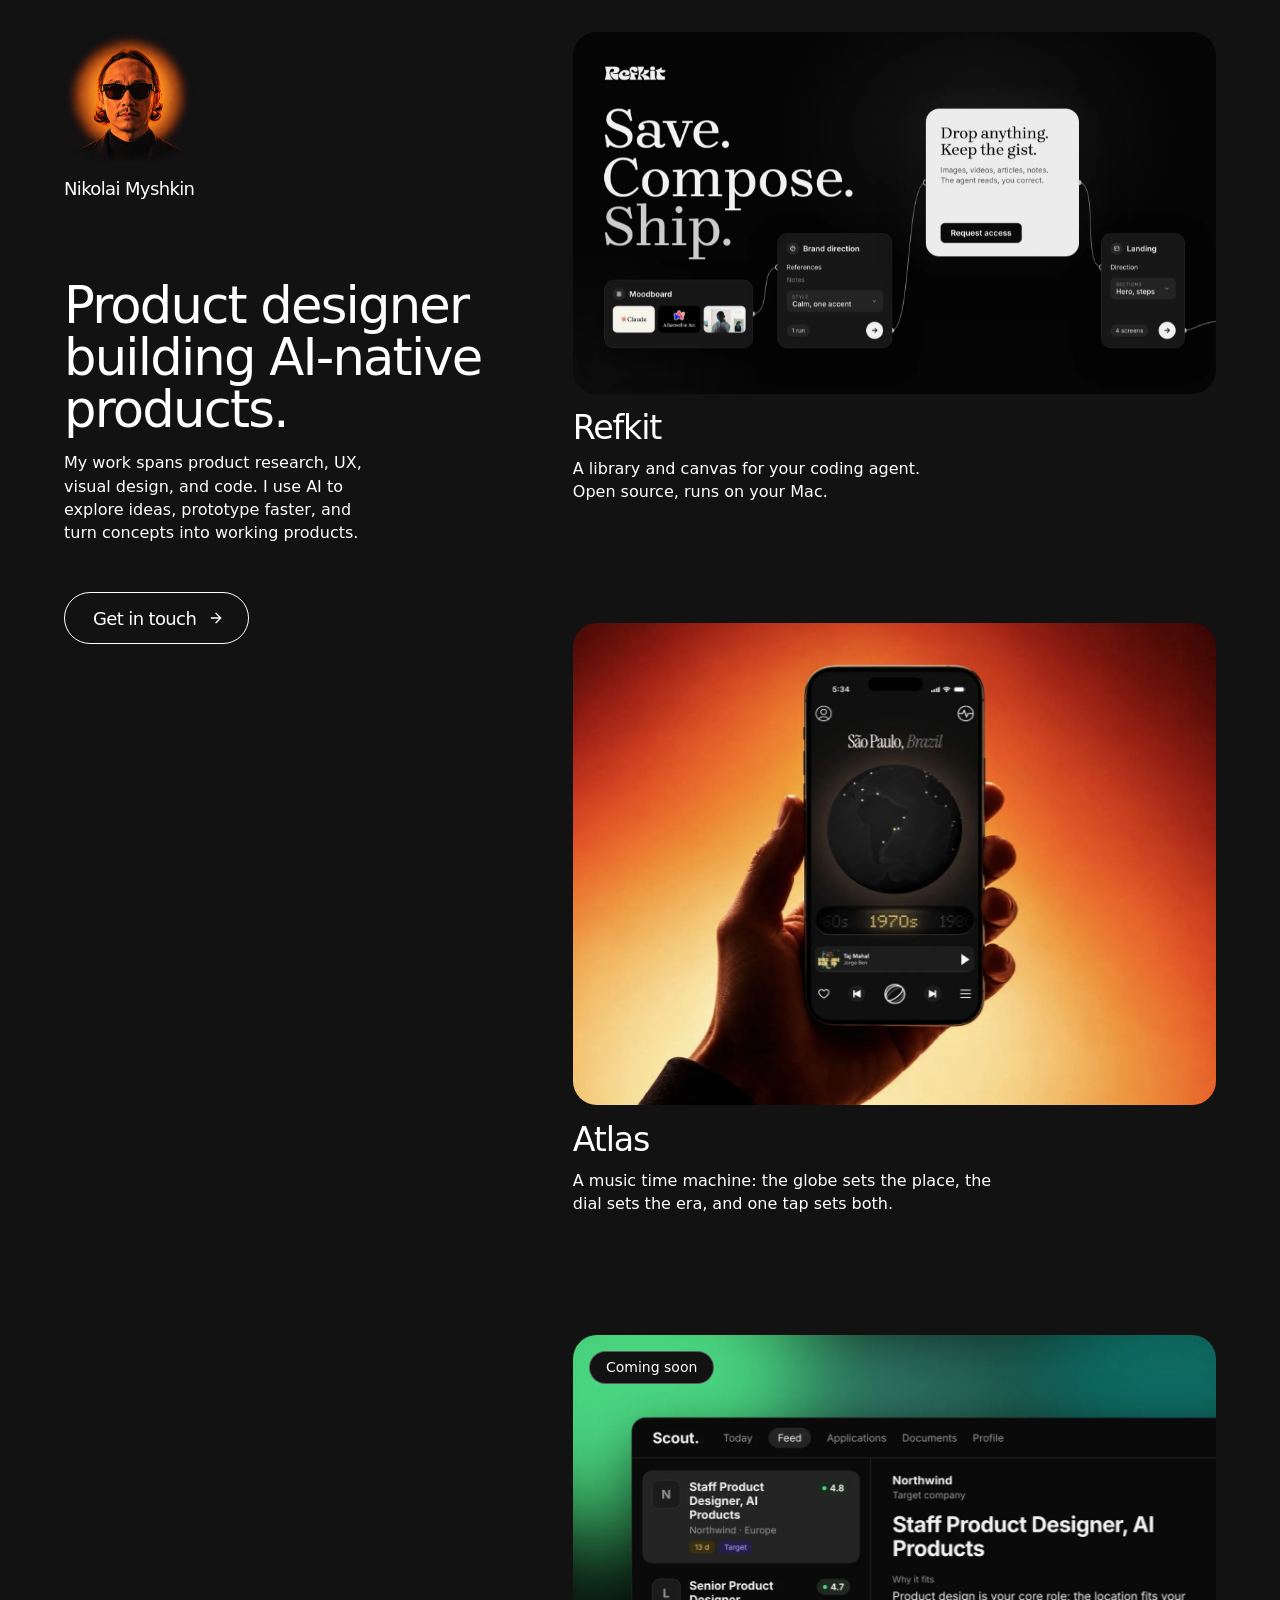
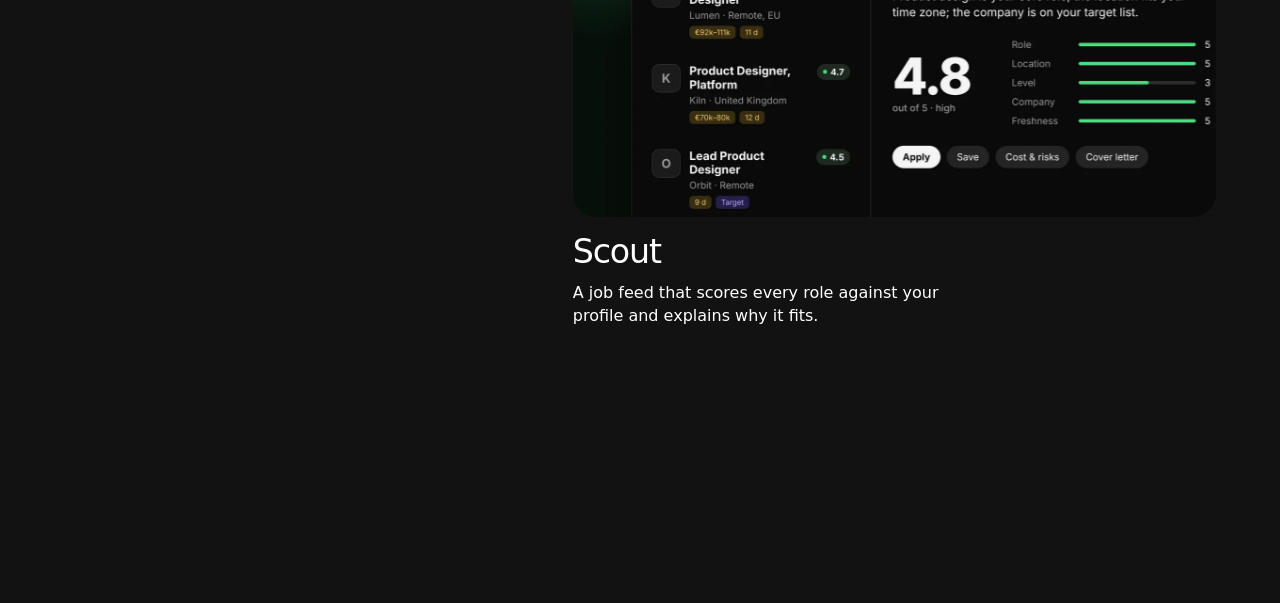
==== index.html @ 46d45d0d "Feed end: just enough room for the last card to settle at the top Co-Authored-By: Claude Opus 5.5 <n" ====
<!doctype html>
<html class="portfolio-page" lang="en" data-theme="dark">
  <head>
    <meta charset="UTF-8" />
    <meta name="viewport" content="width=device-width, initial-scale=1.0" />
    <meta name="description" content="Nikolai Myshkin is a product designer building AI-native products through product research, UX, visual design, and code." />
    <meta property="og:type" content="website" />
    <meta property="og:url" content="https://niko-myshkin.github.io/" />
    <meta property="og:title" content="Nikolai Myshkin · Product designer" />
    <meta property="og:description" content="Product designer building AI-native products: research, UX, visual design and code." />
    <meta property="og:image" content="https://niko-myshkin.github.io/og-image.jpg" />
    <meta property="og:image:width" content="1200" />
    <meta property="og:image:height" content="630" />
    <meta property="og:image:alt" content="Nikolai Myshkin with covers of Refkit and Atlas" />
    <meta name="twitter:card" content="summary_large_image" />
    <link rel="icon" href="favicon-32.png" type="image/png" sizes="32x32" />
    <link rel="apple-touch-icon" href="apple-touch-icon.png" />
    <title>Nikolai Myshkin | Product designer building AI-native products</title>
    <link rel="stylesheet" href="design-system.css?v=20261104-13" />
    <link rel="stylesheet" href="styles.css?v=20261104-13" />
    <script src="script.js?v=20261104-13" defer></script>
  </head>
  <body>
    <main class="layout">
      <aside class="profile" aria-label="About Nikolai Myshkin">
        <div class="profile-top">
          <div class="profile-identity">
            <a class="monogram monogram--halo" href="#top" aria-label="Back to top">
              <img class="avatar" src="avatar-orange-soft.webp" alt="" width="512" height="512" decoding="async" />
            </a>
            <p class="profile-name">Nikolai Myshkin</p>
          </div>
        </div>
        <div class="profile-copy">
          <h1>Product designer<br />building AI-native products.</h1>
          <p class="intro">My work spans product research, UX, visual design, and code. I use AI to explore ideas, prototype faster, and turn concepts into working products.</p>
          <button class="ds-button ds-button--pill ds-button--flow contact" type="button" data-contact-open>
            <svg class="ds-flow-arrow ds-flow-arrow--in" aria-hidden="true" viewBox="0 0 24 24" fill="none" stroke="currentColor" stroke-width="2" stroke-linecap="round" stroke-linejoin="round"><path d="M5 12h14"></path><path d="m12 5 7 7-7 7"></path></svg>
            <span class="ds-flow-label">Get in touch</span>
            <span class="ds-flow-fill" aria-hidden="true"></span>
            <svg class="ds-flow-arrow ds-flow-arrow--out" aria-hidden="true" viewBox="0 0 24 24" fill="none" stroke="currentColor" stroke-width="2" stroke-linecap="round" stroke-linejoin="round"><path d="M5 12h14"></path><path d="m12 5 7 7-7 7"></path></svg>
          </button>
        </div>
      </aside>

      <section class="work" aria-label="Projects">
        <div class="project-list">
          <article class="project project--lavender" data-case-url="https://niko-myshkin.github.io/refkit/" data-case-target="_blank">
            <div class="project-art project-art--image project-art--wide" aria-hidden="true">
              <img class="project-cover" src="case-refkit-cover.webp?v=20261104-13" alt="" width="1920" height="1080" decoding="async" />
            </div>
            <div class="project-meta"><h2>Refkit</h2><p>A library and canvas for your coding agent. Open&nbsp;source, runs on your Mac.</p></div>
          </article>

          <article class="project project--lavender" data-case-url="case-atlas.html">
            <div class="project-art project-art--image" aria-hidden="true">
              <img class="project-cover" src="case-1-cover-hand-sao-paulo.webp" alt="" width="1448" height="1086" decoding="async" />
            </div>
            <div class="project-meta"><h2>Atlas</h2><p>A music time machine: the globe sets the place, the dial sets the era, and one tap sets both.</p></div>
          </article>

          <article class="project project--lavender project--static" id="scout">
            <div class="project-art project-art--image" aria-hidden="true">
              <img class="project-cover" src="case-scout-cover.webp" alt="" width="1448" height="1086" decoding="async" />
              <span class="project-status">Coming soon</span>
            </div>
            <div class="project-meta"><h2>Scout</h2><p>A job feed that scores every role against your profile and explains why it fits.</p></div>
          </article>
        </div>
      </section>
    </main>

    <dialog class="ds-contact-dialog ds-theme-dark" data-contact-dialog aria-labelledby="contact-title" tabindex="-1">
      <div class="ds-contact-header">
        <h2 class="ds-contact-title" id="contact-title">Contact</h2>
        <button class="ds-contact-close" type="button" data-contact-close aria-label="Close contacts">×</button>
      </div>
      <div class="ds-contact-list">
        <button class="ds-contact-item" type="button" data-copy-email aria-label="Copy email address holadosli@gmail.com">
          <svg class="ds-contact-icon" aria-hidden="true" viewBox="0 0 24 24" fill="none" stroke="currentColor" stroke-width="1.8" stroke-linecap="round" stroke-linejoin="round"><g class="ds-contact-envelope"><rect x="3" y="5" width="18" height="14" rx="2"></rect><path d="m3 7 9 6 9-6"></path></g><path class="ds-contact-check" d="m4 12 5 5L20 6"></path></svg>
          <span class="ds-contact-copy"><span class="ds-contact-kind">Email</span><span class="ds-contact-value">holadosli@gmail.com</span></span>
        </button>
        <span class="sr-only" data-copy-status aria-live="polite"></span>
        <a class="ds-contact-item" href="https://t.me/nicol_ds" target="_blank" rel="noopener">
          <svg class="ds-contact-icon" aria-hidden="true" viewBox="0 0 24 24" fill="none" stroke="currentColor" stroke-width="1.8" stroke-linecap="round" stroke-linejoin="round"><path d="M21 3 3 10l6.5 3.2L12 20l9-17Z"></path><path d="M9.5 13.2 21 3"></path></svg>
          <span class="ds-contact-copy"><span class="ds-contact-kind">Telegram</span><span class="ds-contact-value">@nicol_ds</span></span>
        </a>
        <a class="ds-contact-item" href="https://www.linkedin.com/in/nikolai-myshkin/" target="_blank" rel="noopener">
          <svg class="ds-contact-icon" aria-hidden="true" viewBox="0 0 24 24" fill="none" stroke="currentColor" stroke-width="1.8" stroke-linecap="round" stroke-linejoin="round"><rect x="2.5" y="2.5" width="19" height="19" rx="3"></rect><path d="M7 10v7M7 7v.1M11 17v-7M11 13a3 3 0 0 1 6 0v4"></path></svg>
          <span class="ds-contact-copy"><span class="ds-contact-kind">LinkedIn</span><span class="ds-contact-value">Nikolai Myshkin</span></span>
        </a>
        <a class="ds-contact-item" href="nikolai-myshkin-cv.pdf" target="_blank" rel="noopener">
          <svg class="ds-contact-icon" aria-hidden="true" viewBox="0 0 24 24" fill="none" stroke="currentColor" stroke-width="1.8" stroke-linecap="round" stroke-linejoin="round"><path d="M6 2h8l4 4v14a2 2 0 0 1-2 2H6a2 2 0 0 1-2-2V4a2 2 0 0 1 2-2Z"></path><path d="M14 2v5h4M8 12h7M8 16h7"></path></svg>
          <span class="ds-contact-copy"><span class="ds-contact-kind">CV</span><span class="ds-contact-value">Open PDF</span></span>
        </a>
      </div>
    </dialog>

  </body>
</html>
---- design-system.css ----
@font-face {
  font-family: "ABC Areal";
  src: url("fonts/ABCArealVariable.woff2") format("woff2");
  font-style: normal;
  font-weight: 400 700;
  font-display: swap;
}

:root {
  color-scheme: light;

  /* Color */
  --color-text-primary: #000;
  --color-text-secondary: #6c6c70;
  --color-surface-page: #f5f3ef;
  --color-focus: #4058cf;
  --color-hairline: color-mix(in srgb, var(--color-text-secondary) 30%, transparent);
  --color-project-base: #111;
  --color-brand-atlas: #EAB949;
  --color-brand-halo: #bc4e14; /* orange of the profile photo halo; social banners */
  --gradient-project-paper: linear-gradient(158deg, #ece4d4 0%, #bdc8a8 34%, #8ca8a6 66%, #ce9a7f 100%);
  /* Raised surface — a pill or card one step off the page, in either theme. */
  --color-surface-raised: color-mix(in srgb, var(--color-text-primary) 9%, var(--color-surface-page));
  /* Product media stays black; the explorer plate sits just below the page tone. */
  --color-surface-stage: #000;
  --color-surface-explorer: #101011;
  --color-surface-explorer-control: color-mix(in srgb, var(--color-text-primary) 4%, var(--color-surface-page));
  --color-contact-muted: color-mix(in srgb, var(--color-text-primary) 50%, var(--color-surface-page));
  --color-modal-backdrop: color-mix(in srgb, var(--color-surface-stage) 72%, transparent);
  /* Rendered phone (.ds-phone): titanium frame, glass edge, black bezel. */
  --color-device-bezel: #030303;
  --color-device-shell: #1b1b1d;
  --gradient-project-ink: linear-gradient(136deg, #13151c 0%, #263660 28%, #5c4d80 56%, #ad7788 78%, #d1ad99 100%);

  /* Typography */
  --font-family-sans: "ABC Areal", ui-sans-serif, system-ui, -apple-system, BlinkMacSystemFont, "Segoe UI", sans-serif;
  --font-weight-regular: 400;
  --font-weight-heading: 510;
  /* Ступени. Единственное место, где у текста живут числа. */
  --text-sm: 14px;
  --text-md: 16px;
  --text-lg: 18px;
  --text-2xl: clamp(28px, 2.6vw, 34px);
  --text-2-5xl: clamp(28px, 3vw, 45px);
  --text-3xl: clamp(36px, 3.8vw, 58px);
  --text-4xl: clamp(43px, 4vw, 58px);
  --text-5xl: clamp(48px, 4.7vw, 72px);

  /* Роли. Только ссылки на ступени — новый размер тут не появляется. */
  --font-size-label: var(--text-sm);
  --font-size-body: var(--text-md);
  --font-size-button: var(--text-lg);
  --line-height-button: 1.1;
  --font-size-profile-name: var(--text-lg);
  --font-size-card-title: var(--text-2xl);
  --font-size-faq-question: var(--text-lg);
  --font-size-case-h3: var(--text-2-5xl);
  --font-size-case-h2: var(--text-3xl);
  --font-size-display: var(--text-4xl);
  --font-size-case-h1: var(--text-5xl);
  --font-size-cv-name: var(--text-2xl);
  --font-size-cv-role: var(--text-lg);
  --line-height-tight: 1.02;
  --line-height-heading: 1.06;
  --line-height-body: 1.45;
  --letter-spacing-heading: -.035em;
  --letter-spacing-case: -.04em;

  /* Spacing */
  --space-1: 4px;
  --space-2: 8px;
  --space-3: 12px;
  --space-4: 16px;
  --space-6: 24px;
  --space-8: 32px;
  --space-12: 48px;
  --space-16: 64px;
  --space-20: 80px;
  --space-24: 96px;
  --space-30: 120px;

  /* Layout */
  --layout-max-width: 1280px;
  --layout-columns: minmax(0, 4fr) minmax(0, 6fr);
  --layout-column-gap: var(--space-20);
  --layout-page-gutter: clamp(30px, 5vw, 76px);
  --layout-mobile-gutter: 22px;
  --layout-rail-width: 200px;
  --layout-card-min: 200px;
  --content-heading-max-width: 430px;
  --content-intro-max-width: 300px;
  --layout-cv-max-width: 760px;
  --layout-cv-label-width: 132px;
  --layout-cv-print-margin: 11mm 15mm;
  --content-body-max-width: 420px;
  --contact-dialog-width: 328px;
  --contact-dialog-padding: 20px;
  --contact-close-size: 36px;
  --contact-icon-shrink: .75;
  --contact-check-path-length: 24;
  --contact-copy-confirm-duration: 1800ms;
  --case-heading-max-width: 520px;
  --avatar-width: clamp(156px, 14vw, 190px);
  --avatar-height: var(--avatar-width);
  --project-stack-gap: var(--space-30);
  --case-grid-gap: var(--space-6);
  --case-heading-gap: var(--space-6);
  --case-para-gap: var(--space-4);
  --case-action-gap: var(--space-12);
  --case-topbar-gap: var(--space-24);
  --case-media-gap: var(--space-12);
  --case-section-gap: var(--space-30);
  --case-mechanics-height: 900px;
  /* Отступ от края iframe механик до карточек — так их верстает сам прототип (--showcase-pad).
     Точное значение script.js меряет по iframe: у того свой брейкпоинт (700 по ширине iframe),
     с 780 страницы он не совпадает. Здесь — запасное, на случай без JS. */
  --case-mechanics-inset: 24px;
  --case-phone-width: min(360px, calc((100svh - 260px) * 0.4618));
  --case-screen-column: var(--case-phone-width);
  --case-screen-offset: var(--space-20);
  /* One object (case-atlas.html): одна липкая сцена на первый экран и три жеста. Шаг — сколько
     прокрутки занимает одна поза телефона; зона текста — полоса под телефоном на мобильной. */
  --case-one-step-length: 100svh;
  --case-one-copy-zone: 40svh;
  /* Лента текстов: прошедший абзац уезжает вверх на столько, следующий приходит снизу. */
  --case-one-feed-shift: var(--space-16);
  /* Размер 3D-телефона в сцене: множитель поверх поз из лаборатории. */
  --case-one-phone-scale: 0.75;
  --case-explorer-mobile-media-height: min(130vw, 60svh);
  --case-explorer-mobile-phone-scale: 1.12;
  --case-explorer-mobile-phone-inset: var(--space-4);
  --case-explorer-mobile-controls-height: calc(var(--space-30) + var(--space-20));
  /* Screenshot gallery: the inside of a rotating cylinder. */
  --layout-gallery-card-width: clamp(180px, 18vw, 240px);
  --layout-gallery-card-ratio: 375 / 812;
  --layout-gallery-height: clamp(440px, 48vw, 640px);
  --layout-gallery-gap: var(--space-6);
  --layout-gallery-perspective: 1400px;
  --layout-gallery-spread: 1.05;
  --layout-gallery-camera-push: .35;
  --layout-gallery-opacity-power: .75;
  --layout-gallery-fade-width: clamp(24px, 8vw, 120px);
  --scroll-gallery-speed: 8.4;
  --scroll-gallery-hover-factor: .12;
  --scroll-gallery-max-boost: 100;
  --duration-gallery-coast: var(--duration-camera);
  --duration-gallery-response: var(--duration-fast);

  /* Shape and border */
  --border-width: 1px;
  --border-link-underline-offset: .2em;
  --focus-width: 2px;
  --radius-control: 10px;
  --radius-media: 32px;
  --radius-screen: 24px;
  --device-bezel: 10px;
  --device-radius: 54px;
  --device-island-width: 120px;
  --device-island-height: 34px;
  --device-island-top: 12px;
  --device-status-top: 16px;
  --device-status-inset: 26px;
  --radius-pill: 999px;
  --flow-fill-size: 220px;
  --flow-label-shift: var(--space-3);
  --flow-arrow-inset: -25%;
  --control-size: 40px;
  --contact-icon-size: 20px;
  --control-pill-height: 56px;
  --control-cta-height: 52px;
  --control-label-optical-shift: 1px;
  /* Mobile explorer card: the neighbours peek in by this much on each side. */
  --control-carousel-inset: 40px;
  --icon-size: 16px;

  /* Motion */
  --duration-fast: 120ms;
  --duration-normal: 180ms;
  --duration-medium: 280ms;
  --duration-slow: 380ms;
  --duration-flow-shell: 600ms;
  --duration-flow-travel: 800ms;
  --scroll-settle-delay: 180ms;
  --duration-scroll-snap: 900ms;
  --scroll-snap-attraction: .26;
  --scroll-lerp: .085;
  --scroll-wheel-speed: 1;
  --ease-standard: ease;
  --ease-out: cubic-bezier(.2, .8, .2, 1);
  --ease-swipe: cubic-bezier(.25, .75, .25, 1);
  --ease-reveal: cubic-bezier(.22, 1, .36, 1);
  --ease-flow-shell: cubic-bezier(.23, 1, .32, 1);
  --ease-flow-arrow: cubic-bezier(.34, 1.56, .64, 1);
  --ease-flow-fill: cubic-bezier(.19, 1, .22, 1);
  --duration-reveal: 1100ms;
  /* Camera move of a rendered phone between two shots — slow, like a dolly. */
  --duration-camera: 1200ms;
  /* The phone's screen dissolves old → new while the camera moves, and the next
     gesture starts before the camera lands, so the move never ends in a pause. */
  --duration-screen-crossfade: 360ms;
  --duration-gesture-delay: 840ms;
  /* Explorer, measured frame by frame on apple.com's product viewer (2026-09-24).
     Pill ↔ card is a spring (ζ .70, ω 13.3): 4.6% overshoot at ~330ms, rest by ~900ms.
     The next shot rises on a quicker spring (ζ .65, ω 28) once the old one is half out. */
  --ease-spring: linear(0, 0.047, 0.16, 0.305, 0.456, 0.599, 0.724, 0.826, 0.906, 0.964, 1.004, 1.028, 1.041, 1.046, 1.045, 1.04, 1.034, 1.027, 1.02, 1.014, 1.009, 1.005, 1.002, 1, 0.999, 0.998, 0.998, 0.998, 0.998, 0.998, 0.999, 0.999, 0.999, 1, 1, 1, 1);
  --duration-spring: 900ms;
  --ease-spring-quick: linear(0, 0.122, 0.371, 0.628, 0.833, 0.968, 1.04, 1.066, 1.065, 1.05, 1.032, 1.016, 1.005, 0.999, 0.996, 0.995, 0.996, 0.997, 0.999, 0.999, 1);
  --duration-spring-quick: 400ms;
  --ease-exit: cubic-bezier(.5, 0, .75, 0);
  --duration-exit: 160ms;
  --duration-crossfade-gap: 105ms;
  /* Mobile carousel: no bounce — a critically damped spring (ζ 1, ω 17.5), at rest by ~500ms. */
  --ease-settle: linear(0, 0.072, 0.218, 0.378, 0.522, 0.642, 0.737, 0.81, 0.864, 0.904, 0.932, 0.953, 0.967, 0.977, 0.984, 0.989, 0.993, 0.995, 0.997, 0.998, 1);
  --duration-settle: 500ms;
  /* Card text rises in once the card has room; the pill label waits for the card to close. */
  --duration-card-text: 600ms;
  --duration-card-text-delay: 250ms;
  --duration-card-rise: 400ms;
  --duration-label-return-delay: 350ms;
  --reveal-card-rise: 28px;
  --reveal-offset: 20px;
  --reveal-stagger: 100ms;
  --parallax-cover-range: 12px;
  --parallax-cover-scale: 1.06;
  --project-art-height: 476px;
  --project-tilt-max-angle: 4;
  --project-tilt-perspective: 1100px;
}

:root[data-theme="dark"], .ds-theme-dark {
  color-scheme: dark;
  font-variation-settings: "DRKM" 1;
  --color-text-primary: #fff;
  --color-text-secondary: #fff;
  --color-surface-page: #121213;
  --color-surface-raised: color-mix(in srgb, var(--color-text-primary) 9%, var(--color-surface-page));
  --color-hairline: color-mix(in srgb, var(--color-text-secondary) 30%, transparent);
  --color-focus: #96a6ff;
}

* { box-sizing: border-box; }
html { scroll-behavior: smooth; }
/* The smooth scroller writes scroll position every frame; native smoothing would fight it. */
html.smooth-scroll-ready { scroll-behavior: auto; }
body { margin: 0; background: var(--color-surface-page); color: var(--color-text-primary); font-family: var(--font-family-sans); }
button { font-family: var(--font-family-sans); }
a { color: inherit; }
.sr-only { position: absolute; width: 1px; height: 1px; padding: 0; margin: -1px; overflow: hidden; clip: rect(0, 0, 0, 0); white-space: nowrap; border: 0; }

/* Type styles */
.ds-display { margin: 0; font-size: var(--font-size-display); font-weight: var(--font-weight-heading); letter-spacing: var(--letter-spacing-heading); line-height: var(--line-height-tight); }
.ds-heading-1 { margin: 0; font-size: var(--font-size-case-h1); font-weight: var(--font-weight-heading); letter-spacing: var(--letter-spacing-case); line-height: var(--line-height-tight); }
.ds-heading-2 { margin: 0; font-size: var(--font-size-case-h2); font-weight: var(--font-weight-heading); letter-spacing: var(--letter-spacing-case); line-height: var(--line-height-tight); }
.ds-heading-3 { margin: 0; font-size: var(--font-size-case-h3); font-weight: var(--font-weight-heading); letter-spacing: var(--letter-spacing-case); line-height: var(--line-height-heading); }
.ds-body { margin: 0; color: var(--color-text-secondary); font-size: var(--font-size-body); font-weight: var(--font-weight-regular); line-height: var(--line-height-body); }
.ds-label { margin: 0; color: var(--color-text-secondary); font-size: var(--font-size-label); font-weight: var(--font-weight-regular); line-height: var(--line-height-body); }

/* Screenshot gallery. Native scrolling is the no-JS and reduced-motion fallback. */
.ds-screen-gallery { position: relative; }
.ds-screen-gallery-viewport { overflow-x: auto; overflow-y: hidden; scroll-snap-type: x proximity; scrollbar-width: none; overscroll-behavior-x: contain; }
.ds-screen-gallery-viewport::-webkit-scrollbar { display: none; }
.ds-screen-gallery-viewport:focus-visible { outline: var(--focus-width) solid var(--color-focus); outline-offset: calc(-1 * var(--focus-width)); }
.ds-screen-gallery-track { position: relative; display: flex; width: max-content; min-width: 100%; gap: var(--layout-gallery-gap); padding: var(--space-6) max(var(--space-6), calc((100% - var(--layout-gallery-card-width)) / 2)); }
.ds-screen-gallery-card { flex: 0 0 var(--layout-gallery-card-width); width: var(--layout-gallery-card-width); margin: 0; scroll-snap-align: center; }
.ds-screen-gallery-card img { display: block; width: 100%; height: auto; aspect-ratio: var(--layout-gallery-card-ratio); border-radius: var(--radius-media); object-fit: cover; user-select: none; -webkit-user-drag: none; }
.ds-screen-gallery:not(.is-animated) [data-gallery-clone] { display: none; }
.ds-screen-gallery.is-animated .ds-screen-gallery-viewport { position: relative; height: var(--layout-gallery-height); overflow: hidden; perspective: var(--layout-gallery-perspective); touch-action: pan-y; user-select: none; cursor: grab; }
.ds-screen-gallery.is-dragging .ds-screen-gallery-viewport { cursor: grabbing; }
.ds-screen-gallery.is-animated .ds-screen-gallery-track { position: absolute; top: 50%; left: 50%; display: block; width: 0; min-width: 0; height: 0; padding: 0; transform-style: preserve-3d; will-change: transform; }
.ds-screen-gallery.is-animated .ds-screen-gallery-card { position: absolute; top: 0; left: 0; transform-origin: 0 0; will-change: opacity; backface-visibility: hidden; }
.ds-screen-gallery.is-animated::before,
.ds-screen-gallery.is-animated::after { content: ""; position: absolute; top: 0; z-index: 1; width: var(--layout-gallery-fade-width); height: var(--layout-gallery-height); pointer-events: none; }
.ds-screen-gallery.is-animated::before { left: 0; background: linear-gradient(to right, var(--color-surface-page), transparent); }
.ds-screen-gallery.is-animated::after { right: 0; background: linear-gradient(to left, var(--color-surface-page), transparent); }

/* Buttons */
.ds-button { border: var(--border-width) solid var(--color-text-secondary); background: transparent; color: var(--color-text-primary); font-weight: var(--font-weight-heading); cursor: pointer; transition: border-color var(--duration-normal) var(--ease-standard), color var(--duration-normal) var(--ease-standard), opacity var(--duration-normal) var(--ease-standard), transform var(--duration-fast) var(--ease-standard); }
.ds-button:hover { border-color: var(--color-text-primary); }
.ds-button:active { transform: scale(.98); }
.ds-button:disabled, .ds-button[aria-disabled="true"] { opacity: .45; pointer-events: none; }
.ds-button--icon { position: relative; display: grid; width: var(--control-size); height: var(--control-size); flex: 0 0 var(--control-size); padding: 0; border-radius: var(--radius-control); place-items: center; }
.ds-button--pill { display: inline-flex; align-items: center; justify-content: center; width: fit-content; max-width: 100%; min-height: var(--control-cta-height); overflow: hidden; padding: 0 var(--space-6); border-radius: var(--radius-pill); font-size: var(--font-size-button); letter-spacing: var(--letter-spacing-heading); line-height: var(--line-height-button); text-decoration: none; }

/* Flow pill — the arrows slide through the label while a circle of ink grows
   out of the middle and swallows the button. Everything is one hover state:
   shell (border, radius, colour) on --duration-flow-shell, the moving parts on
   --duration-flow-travel. Colours are the page inverted, so dark theme follows
   by itself. */
.ds-button--flow { position: relative; gap: var(--space-1); padding-inline: calc(var(--space-8) + var(--space-2)); border-color: var(--color-text-secondary); transition: border-color var(--duration-flow-shell) var(--ease-flow-shell), color var(--duration-flow-shell) var(--ease-flow-shell), border-radius var(--duration-flow-shell) var(--ease-flow-shell), transform var(--duration-fast) var(--ease-standard); }
.ds-button--flow:hover, .ds-button--flow:focus-visible { border-color: transparent; border-radius: var(--radius-control); color: var(--color-surface-page); }
.ds-button--flow:active { transform: scale(.95); }

.ds-flow-fill { position: absolute; z-index: 0; top: 50%; left: 50%; width: var(--icon-size); height: var(--icon-size); border-radius: var(--radius-pill); background: var(--color-text-primary); opacity: 0; transform: translate(-50%, -50%); transition: width var(--duration-flow-travel) var(--ease-flow-fill), height var(--duration-flow-travel) var(--ease-flow-fill), opacity var(--duration-flow-travel) var(--ease-flow-fill); pointer-events: none; }
.ds-button--flow:hover .ds-flow-fill, .ds-button--flow:focus-visible .ds-flow-fill { width: var(--flow-fill-size); height: var(--flow-fill-size); opacity: 1; }

.ds-flow-label { position: relative; z-index: 1; transform: translate(calc(var(--flow-label-shift) * -1), var(--control-label-optical-shift)); transition: transform var(--duration-flow-travel) var(--ease-out); }
.ds-button--flow:hover .ds-flow-label, .ds-button--flow:focus-visible .ds-flow-label { transform: translate(var(--flow-label-shift), var(--control-label-optical-shift)); }

.ds-flow-arrow { position: absolute; z-index: 1; width: var(--icon-size); height: var(--icon-size); transition: left var(--duration-flow-travel) var(--ease-flow-arrow), right var(--duration-flow-travel) var(--ease-flow-arrow); }
.ds-flow-arrow--in { left: var(--flow-arrow-inset); }
.ds-flow-arrow--out { right: var(--space-6); }
.ds-button--flow:hover .ds-flow-arrow--in, .ds-button--flow:focus-visible .ds-flow-arrow--in { left: var(--space-6); }
.ds-button--flow:hover .ds-flow-arrow--out, .ds-button--flow:focus-visible .ds-flow-arrow--out { right: var(--flow-arrow-inset); }

/* Animated pill label */
.swipe-button-label { display: flex; gap: .02em; }
.swipe-letter { display: inline-block; height: 1em; overflow: hidden; }
.swipe-letter-track { display: grid; grid-auto-rows: 1em; transition: transform var(--duration-slow) var(--ease-swipe); transition-delay: calc(var(--letter-index) * 18ms); will-change: transform; }
.swipe-letter--up .swipe-letter-track { transform: translateY(-50%); }
.swipe-letter--down .swipe-letter-track { transform: translateY(0); }
.contact:hover .swipe-letter--up .swipe-letter-track, .contact:focus-visible .swipe-letter--up .swipe-letter-track { transform: translateY(0); }
.contact:hover .swipe-letter--down .swipe-letter-track, .contact:focus-visible .swipe-letter--down .swipe-letter-track { transform: translateY(-50%); }

/* Text links */
.ds-link { position: relative; color: var(--color-text-secondary); font-size: var(--font-size-label); font-weight: var(--font-weight-regular); line-height: var(--line-height-body); text-decoration: none; transition: color var(--duration-normal) var(--ease-standard); }
.ds-link::after { position: absolute; right: 0; bottom: -2px; left: 0; height: var(--border-width); background: currentColor; content: ""; transform: scaleX(0); transform-origin: right; transition: transform var(--duration-medium) var(--ease-out); }
.ds-link:hover, .ds-link:focus-visible { color: var(--color-text-primary); }
.ds-link:hover::after, .ds-link:focus-visible::after { transform: scaleX(1); transform-origin: left; }
.ds-link[aria-disabled="true"] { cursor: default; }

/* Contact dialog: a fixed top-layer panel, independent of the page layout. */
.ds-contact-dialog { width: min(calc(100vw - var(--space-6) * 2), var(--contact-dialog-width)); max-height: calc(100dvh - var(--space-6) * 2); margin: auto; padding: var(--contact-dialog-padding); overflow: auto; border: 0; border-radius: var(--radius-screen); background: var(--color-surface-page); color: var(--color-text-primary); font-family: var(--font-family-sans); }
.ds-contact-dialog:focus { outline: none; }
.ds-contact-dialog::backdrop { background: var(--color-modal-backdrop); }
.ds-contact-header { display: flex; align-items: center; justify-content: space-between; gap: var(--space-4); }
.ds-contact-title { margin: 0; font-size: var(--font-size-body); font-weight: var(--font-weight-heading); line-height: var(--line-height-body); }
.ds-contact-close { display: grid; width: var(--contact-close-size); height: var(--contact-close-size); flex: none; padding: 0; place-items: center; border: 0; border-radius: var(--radius-pill); background: var(--color-surface-raised); color: var(--color-text-primary); font-size: var(--font-size-button); cursor: pointer; }
.ds-contact-list { display: grid; gap: var(--space-2); margin-top: var(--space-3); }
.ds-contact-item { display: grid; width: 100%; grid-template-columns: var(--contact-icon-size) minmax(0, 1fr); align-items: center; gap: var(--space-3); padding: var(--space-1) var(--space-2); border: 0; border-radius: var(--radius-control); background: transparent; color: inherit; font: inherit; text-align: left; text-decoration: none; cursor: pointer; }
.ds-contact-item:hover, .ds-contact-item:focus-visible { background: var(--color-surface-raised); }
.ds-contact-icon { width: var(--contact-icon-size); height: var(--contact-icon-size); color: var(--color-contact-muted); }
.ds-contact-envelope, .ds-contact-check { transform-origin: center; transition: opacity var(--duration-normal) var(--ease-standard), transform var(--duration-normal) var(--ease-out), stroke-dashoffset var(--duration-medium) var(--ease-out); }
.ds-contact-check { opacity: 0; stroke-dasharray: var(--contact-check-path-length); stroke-dashoffset: var(--contact-check-path-length); transform: scale(var(--contact-icon-shrink)); }
.ds-contact-item.is-copied .ds-contact-envelope { opacity: 0; transform: scale(var(--contact-icon-shrink)); }
.ds-contact-item.is-copied .ds-contact-check { opacity: 1; stroke-dashoffset: 0; transform: scale(1); }
.ds-contact-copy { display: grid; gap: var(--space-1); min-width: 0; }
.ds-contact-kind { color: var(--color-contact-muted); font-size: var(--font-size-label); line-height: var(--line-height-body); }
.ds-contact-value { color: var(--color-text-primary); font-size: var(--font-size-body); line-height: var(--line-height-body); overflow-wrap: anywhere; }
.ds-contact-close:focus-visible, .ds-contact-item:focus-visible { outline: var(--focus-width) solid var(--color-focus); outline-offset: var(--space-1); }

/* Product trial: primary action, installation guidance and author contacts. */
.ds-try { display: grid; grid-template-columns: repeat(2, minmax(0, 1fr)); gap: var(--space-12) var(--layout-column-gap); }
.ds-try-copy, .ds-try-details { display: flex; min-width: 0; flex-direction: column; align-items: flex-start; gap: var(--space-4); }
.ds-try-copy > .ds-body, .ds-try-details > .ds-body { max-width: var(--content-body-max-width); }
.ds-try-actions { display: flex; flex-wrap: wrap; gap: var(--space-4); margin-top: var(--space-2); }
.ds-try-links { display: flex; flex-wrap: wrap; align-items: center; column-gap: var(--space-6); }
.ds-try-links .ds-link { display: inline-flex; align-items: center; min-inline-size: var(--space-12); min-height: var(--space-12); }
@media (max-width: 780px) {
  .ds-try { grid-template-columns: minmax(0, 1fr); }
}

/* Shared states */
.ds-button:focus-visible, .ds-link:focus-visible { outline: var(--focus-width) solid var(--color-focus); outline-offset: var(--space-1); }

/* Figure with caption — the case pages need a line under a screenshot,
   and the system had no place for it. */
.ds-figure { margin: 0; }
.ds-figure-caption { margin: var(--space-3) 0 0; max-width: var(--content-body-max-width); color: var(--color-text-secondary); font-size: var(--font-size-label); line-height: var(--line-height-body); }

/* Phone screen — a tall product frame, narrower radius than a wide cover. */
.ds-screen { display: block; width: 100%; height: auto; border-radius: var(--radius-screen); background: var(--color-project-base); }

/* Media grid — two or three items side by side, one column under 780. */
.ds-media-grid { display: grid; gap: var(--case-grid-gap); grid-template-columns: repeat(var(--ds-grid-columns, 2), minmax(0, 1fr)); }
.ds-media-grid--3 { --ds-grid-columns: 3; }
.ds-media-grid--4 { --ds-grid-columns: 4; }

/* Card — a bordered block for a question, a comparison column, a note. */
.ds-card { padding: var(--space-6); border: var(--border-width) solid var(--color-text-secondary); border-radius: var(--radius-control); }
.ds-card > * + * { margin-top: var(--space-3); }
.ds-card-eyebrow { margin: 0; color: var(--color-text-secondary); font-size: var(--font-size-label); font-weight: var(--font-weight-regular); letter-spacing: .08em; text-transform: uppercase; }
.ds-card-title { margin: 0; color: var(--color-text-primary); font-size: var(--font-size-body); font-weight: var(--font-weight-heading); letter-spacing: var(--letter-spacing-heading); line-height: var(--line-height-body); }

/* Embed — a live product frame kept at its own width and scaled as a whole,
   because the thing inside has minimum touch and type sizes of its own. */
.ds-embed { position: relative; overflow: hidden; width: 100%; border-radius: var(--radius-screen); background: var(--color-project-base); }
.ds-embed iframe { display: block; width: 375px; height: 812px; border: 0; transform-origin: top left; }

/* Statement — a long line of text that lights up word by word as it scrolls into
   place. Dim is the secondary text colour, lit is the primary one, so the effect
   rides the theme instead of hardcoding two greys. */
.ds-statement-word { color: var(--color-text-secondary); transition: color var(--duration-slow) var(--ease-out); }
.ds-statement-word.is-lit { color: var(--color-text-primary); }
.ds-statement-break { display: block; height: 0; }

@media (prefers-reduced-motion: reduce) {
  .ds-statement-word { color: var(--color-text-primary); transition: none; }
  .ds-accordion-panel, .ds-accordion-chevron, .ds-accordion-media video { transition: none; }
}

/* Accordion — a list where one item is open at a time, paired with media that
   changes with it. Rows are buttons, so keyboard and screen readers get it for
   free; the panel opens through grid-template-rows, which animates to content
   height without measuring it in JS. */
.ds-accordion { display: grid; gap: var(--layout-column-gap); grid-template-columns: minmax(0, 1fr) minmax(0, 1fr); align-items: start; }
.ds-accordion-item { border-top: var(--border-width) solid var(--color-hairline); }
.ds-accordion-item:last-child { border-bottom: var(--border-width) solid var(--color-hairline); }
.ds-accordion-head { display: flex; width: 100%; align-items: center; justify-content: space-between; gap: var(--space-4); padding: var(--space-6) 0; border: 0; background: transparent; color: var(--color-text-primary); font-family: var(--font-family-sans); font-size: var(--font-size-card-title); font-weight: var(--font-weight-heading); letter-spacing: var(--letter-spacing-heading); line-height: var(--line-height-heading); text-align: left; cursor: pointer; }
.ds-accordion-head:focus-visible { outline: var(--focus-width) solid var(--color-focus); outline-offset: var(--space-1); }
.ds-accordion-chevron { flex: 0 0 auto; width: var(--icon-size); height: var(--icon-size); transition: transform var(--duration-medium) var(--ease-out); }
.ds-accordion-head[aria-expanded="true"] .ds-accordion-chevron { transform: rotate(180deg); }
.ds-accordion-panel { display: grid; grid-template-rows: 0fr; transition: grid-template-rows var(--duration-medium) var(--ease-out); }
.ds-accordion-head[aria-expanded="true"] + .ds-accordion-panel { grid-template-rows: 1fr; }
.ds-accordion-panel > div { overflow: hidden; }
.ds-accordion-panel p { margin: 0 0 var(--space-6); color: var(--color-text-secondary); font-size: var(--font-size-body); line-height: var(--line-height-body); }
.ds-accordion-media { position: relative; overflow: hidden; border-radius: var(--radius-media); background: var(--color-project-base); aspect-ratio: 3 / 4; }
.ds-accordion-media video { position: absolute; inset: 0; width: 100%; height: 100%; object-fit: cover; opacity: 0; transition: opacity var(--duration-medium) var(--ease-out); }
.ds-accordion-media video.is-current { opacity: 1; }
/* List — the FAQ form of the same rows: one column, text only, and every row opens
   on its own (data-accordion-multi), because a reader skims it rather than steps
   through it. Rows sit flush, so the column gap goes. Two classes, so the mobile
   rule for .ds-accordion cannot put the gap back. */
.ds-accordion.ds-accordion--list { grid-template-columns: minmax(0, 1fr); gap: 0; }
/* A question is a row in a list, not a card title: at card-title size eleven questions
   read as eleven headings of the block's own rank. Weight and colour still set it
   apart from the answer below. */
.ds-accordion--list .ds-accordion-head { font-size: var(--font-size-faq-question); }
/* Media inside an open answer keeps the same bottom air as a paragraph. Only direct
   children: figures inside a media grid sit in their cells and must not add it twice. */
.ds-accordion-panel > div > .ds-figure, .ds-accordion-panel > div > .ds-media-grid { margin: 0 0 var(--space-6); }

/* Explorer — the pill form of the accordion, after Apple's "Take a closer look":
   closed items are pills with a plus, the open one grows into a card, and arrows
   step through. Same data-accordion wiring and the same one-open rule; the media
   pane is a single rendered phone (.ds-phone) whose camera moves to the open item.
   The head collapses away when open, so the card reads as one paragraph with a
   bold lead, as on apple.com. */
.ds-explorer { display: grid; overflow: hidden; grid-template-columns: minmax(0, 5fr) minmax(0, 7fr); align-items: center; border-radius: var(--radius-media); background: var(--color-surface-explorer); interpolate-size: allow-keywords; }
.ds-explorer-nav { display: flex; gap: var(--space-6); align-items: center; padding: var(--space-12); }
/* The explorer is a plate: the phone is cut by its edge, pills sit on the plate colour. */
.ds-explorer .ds-explorer-item, .ds-explorer .ds-explorer-step { background: var(--color-surface-explorer-control); }
.ds-explorer-steps { display: grid; gap: var(--space-3); }
.ds-explorer-step { display: grid; width: var(--control-size); height: var(--control-size); padding: 0; place-items: center; border: 0; border-radius: var(--radius-pill); background: var(--color-surface-raised); color: var(--color-text-primary); cursor: pointer; transition: opacity var(--duration-normal) var(--ease-standard); }
.ds-explorer-step:disabled { opacity: .35; cursor: default; }
.ds-explorer-step svg { width: var(--icon-size); height: var(--icon-size); }
/* Close exists only for the mobile carousel (see the 780px block); desktop has no mode to leave. */
.ds-explorer-close { display: none; }
.ds-explorer-list { display: grid; flex: 1 1 auto; min-width: 0; gap: var(--space-3); justify-items: start; margin: 0; padding: 0; list-style: none; container-type: inline-size; }
/* Label and card text share one cell; the item's own width and height are the morph.
   Height goes pill → auto (interpolate-size on .ds-explorer), both on one spring.
   Not grid-template-rows: the spring's overshoot drives fr below zero and it snaps. */
.ds-explorer-item { display: grid; grid-template-areas: "stack"; overflow: hidden; width: fit-content; max-width: 100%; height: var(--control-pill-height); border-radius: calc(var(--control-pill-height) / 2); background: var(--color-surface-raised); transition: width var(--duration-spring) var(--ease-spring), height var(--duration-spring) var(--ease-spring); }
/* max-width: none lets the spring overshoot the column for a moment, as on apple.com. */
.ds-explorer-item:has(> .ds-explorer-head-wrap > [aria-expanded="true"]) { width: min(var(--content-body-max-width), 100%); max-width: none; height: auto; }
.ds-explorer-head-wrap, .ds-explorer-item > .ds-accordion-panel { grid-area: stack; align-self: start; }
.ds-explorer-head { display: flex; height: var(--control-pill-height); align-items: center; gap: var(--space-3); padding: 0 var(--space-6) 0 var(--space-4); border: 0; background: transparent; color: var(--color-text-primary); font-size: var(--font-size-button); font-weight: var(--font-weight-heading); letter-spacing: var(--letter-spacing-heading); white-space: nowrap; cursor: pointer; transition: opacity var(--duration-slow) var(--ease-standard) var(--duration-label-return-delay); }
/* The label leaves at once, so the card's text is the only thing reading. */
.ds-explorer-head[aria-expanded="true"] { opacity: 0; pointer-events: none; transition: opacity var(--duration-fast) var(--ease-standard); }
.ds-explorer-head:focus-visible, .ds-explorer-step:focus-visible { outline: var(--focus-width) solid var(--color-focus); outline-offset: var(--space-1); }
.ds-explorer-plus { width: calc(var(--icon-size) * 1.5); height: calc(var(--icon-size) * 1.5); flex: 0 0 auto; }
/* contain: the hidden text must not widen a closed pill past its label. */
.ds-explorer-item > .ds-accordion-panel { display: block; contain: inline-size; }
/* The text is set at the open card's width from the start: the card clips it while it
   grows, instead of the text re-wrapping every frame and the height jumping. */
.ds-explorer-item > .ds-accordion-panel p { box-sizing: border-box; width: min(var(--content-body-max-width), 100cqi); margin: 0; padding: var(--space-6); color: var(--color-text-primary); font-size: var(--font-size-body); line-height: var(--line-height-body);
  opacity: 0; transform: translateY(var(--reveal-card-rise)); transition: opacity var(--duration-medium) var(--ease-standard), transform var(--duration-card-rise) var(--ease-standard); }
.ds-explorer-item:has(> .ds-explorer-head-wrap > [aria-expanded="true"]) > .ds-accordion-panel p { opacity: 1; transform: none; transition: opacity var(--duration-card-text) var(--ease-standard) var(--duration-card-text-delay), transform var(--duration-card-rise) var(--ease-standard); }
.ds-explorer-item > .ds-accordion-panel strong { font-weight: var(--font-weight-heading); }

/* Phone — a flat rendered handset for a frontal shot: titanium ring, bezel, screen.
   The camera is one cheap move — translate and scale, nothing else — so the browser
   composites it instead of recomputing 3D every frame. Everything is in stage units
   (--u = 1/1080 of the stage width), so the shot scales as one picture.
   Camera: --s scale · --fx/--fy focus on the 375×812 screen (0–1) · --cx/--cy where
   that point lands in the stage (0–100). The phone is cut by the stage edge, the way
   a product is cut by the frame on apple.com; the stage itself has no box. */
.ds-phone-stage { --u: calc(100cqh / 1080); --s: 2; --fx: .5; --fy: .5; --cx: 50; --cy: 50; --rx: 0; --ry: 0; --rz: 0;
  position: relative; overflow: hidden; width: 100%; aspect-ratio: 1; container-type: size; }
/* A slight tilt is allowed (--rx/--ry/--rz, a few degrees): the phone stays one flat layer,
   the turn happens around the focus point, so the focus still lands on (--cx, --cy). */
.ds-phone { position: absolute; top: 0; left: 0; width: calc(375 * var(--u)); height: calc(812 * var(--u));
  transform-origin: calc(var(--fx) * 375 * var(--u)) calc(var(--fy) * 812 * var(--u));
  transform: translate(calc(var(--cx) * 1cqw - var(--fx) * 375 * var(--u)), calc(var(--cy) * 1cqh - var(--fy) * 812 * var(--u)))
             perspective(calc(2400 * var(--u))) rotateX(calc(var(--rx) * 1deg)) rotateY(calc(var(--ry) * 1deg)) rotateZ(calc(var(--rz) * 1deg)) scale(var(--s));
  transition: transform var(--duration-camera) var(--ease-reveal), transform-origin var(--duration-camera) var(--ease-reveal); will-change: transform; }
/* Корпус — тонкая обводка, как у .ds-device в первых версиях кейса: градиентный «титан»
   отменён Николаем 2026-09-23. Рамка не красит корпус, а только очерчивает его. */
.ds-phone-frame { position: absolute; inset: calc(-12 * var(--u)); border: var(--border-width) solid var(--color-hairline); border-radius: calc(59 * var(--u)); }
.ds-phone-bezel { position: absolute; inset: calc(-8 * var(--u)); border-radius: calc(56 * var(--u)); background: var(--color-device-bezel); }
.ds-phone-screen { position: absolute; inset: 0; overflow: hidden; border-radius: calc(49 * var(--u)); background: var(--color-project-base); }
.ds-phone-screen img, .ds-phone-screen video, .ds-phone-screen canvas { position: absolute; inset: 0; width: 100%; height: 100%; object-fit: cover; opacity: 0; transition: opacity var(--duration-slow) var(--ease-out); }
.ds-phone-screen .is-current { opacity: 1; }
/* Light: a glow of the accent around the focus. */
.ds-phone-bloom { position: absolute; left: calc(var(--cx) * 1%); top: calc(var(--cy) * 1%); width: 60%; aspect-ratio: 1; background: radial-gradient(closest-side, color-mix(in srgb, var(--color-brand-atlas) 22%, transparent), transparent); mix-blend-mode: screen; transform: translate(-50%, -50%); pointer-events: none; transition: left var(--duration-camera) var(--ease-reveal), top var(--duration-camera) var(--ease-reveal); }

@media (prefers-reduced-motion: reduce) {
  .ds-explorer-item, .ds-explorer-step, .ds-explorer-head, .ds-explorer-item > .ds-accordion-panel p, .ds-phone, .ds-phone-bloom, .ds-phone-screen img, .ds-phone-screen video, .ds-phone-screen canvas { transition: none; }
}

/* Scrolly — a story the scroll drives, after apple.com product pages. The plate sticks
   for one screen per step; on the left one step of text at a time, on the right the phone,
   whose camera follows the scroll exactly and rests on a "shelf" at every step, where that
   step's clip plays. Scrolling back plays it backwards. script.js writes --o (opacity) and
   --d (distance from the active step) on each step, and the camera onto .ds-phone-stage;
   each step carries its own shot as custom properties (--s, --fx, --fy, --cx, --cy). */
.ds-scrolly { --scrolly-steps: 3; position: relative; height: calc(100svh * (var(--scrolly-steps) + .5)); }
.ds-scrolly-pin { position: sticky; top: var(--space-6); display: grid; overflow: hidden; height: calc(100svh - var(--space-6) * 2); grid-template-columns: minmax(0, 5fr) minmax(0, 7fr); border-radius: var(--radius-media); background: var(--color-surface-stage); }
.ds-scrolly-copy { position: relative; }
.ds-scrolly-step { --o: 0; --d: 0; position: absolute; top: 50%; right: var(--space-12); left: var(--space-12); max-width: var(--content-body-max-width); opacity: var(--o); transform: translateY(calc(-50% - var(--d) * var(--space-16))); pointer-events: none; }
.ds-scrolly-step h3,
.ds-scrolly-step .ds-scrolly-lead { margin: 0 0 var(--space-4); color: var(--color-text-primary); font-size: var(--font-size-card-title); font-weight: var(--font-weight-heading); letter-spacing: var(--letter-spacing-heading); line-height: var(--line-height-heading); }
.ds-scrolly-step p { margin: 0; color: var(--color-text-secondary); font-size: var(--font-size-body); line-height: var(--line-height-body); }
.ds-scrolly-step strong { color: var(--color-text-primary); font-weight: var(--font-weight-heading); }
.ds-scrolly-media { height: 100%; margin: 0; }
.ds-scrolly-media .ds-phone-stage { height: 100%; aspect-ratio: auto; }
/* The scroll drives the camera frame by frame — a transition on top would only lag behind it. */
.ds-scrolly .ds-phone, .ds-scrolly .ds-phone-bloom { transition: none; }

/* Flow — a scenario as steps in a row, with a loop back from the last step to the
   first. Steps are an ordered list, so the order is read, not just drawn. The loop
   hangs under the row from the centre of the first step to the centre of the last,
   so its inset is half a column: set --ds-flow-steps to the number of steps. */
.ds-flow { --ds-flow-steps: 5; --ds-flow-gap: var(--space-6); }
.ds-flow-steps { display: grid; gap: var(--ds-flow-gap); grid-template-columns: repeat(var(--ds-flow-steps), minmax(0, 1fr)); margin: 0; padding: 0; list-style: none; }
.ds-flow-step { position: relative; display: grid; gap: var(--space-1); align-content: start; padding: var(--space-4); border: var(--border-width) solid var(--color-hairline); border-radius: var(--radius-control); }
.ds-flow-step + .ds-flow-step::before { content: "→" / ""; position: absolute; top: 50%; left: calc(var(--ds-flow-gap) * -1 - var(--border-width)); width: var(--ds-flow-gap); color: var(--color-text-secondary); font-size: var(--font-size-label); line-height: 1; text-align: center; transform: translateY(-50%); }
.ds-flow-num { color: var(--color-text-secondary); font-size: var(--font-size-label); font-variant-numeric: tabular-nums; line-height: var(--line-height-body); }
.ds-flow-title { color: var(--color-text-primary); font-size: var(--font-size-body); font-weight: var(--font-weight-heading); letter-spacing: var(--letter-spacing-heading); line-height: var(--line-height-body); }
.ds-flow-note { color: var(--color-text-secondary); font-size: var(--font-size-label); line-height: var(--line-height-body); }
.ds-flow-loop { display: flex; height: var(--space-6); margin: 0 calc((100% - (var(--ds-flow-steps) - 1) * var(--ds-flow-gap)) / var(--ds-flow-steps) / 2) var(--space-4); align-items: flex-end; justify-content: center; border: var(--border-width) solid var(--color-hairline); border-top: 0; border-radius: 0 0 var(--radius-control) var(--radius-control); }
.ds-flow-loop span { padding: 0 var(--space-3); background: var(--color-surface-page); color: var(--color-text-secondary); font-size: var(--font-size-label); line-height: var(--line-height-body); transform: translateY(50%); }
.ds-flow-loop span::before { content: "← " / ""; }

/* Device — a hairline around the phone with a bezel of page between it and the
   screen. Bezel, radius and island are shares of a real iPhone brought to the
   375×812 frame and multiplied by --k, the scale JS gives the embed; without it
   the bezel would keep its 10px while the phone shrinks. */
.ds-device { --k: 1; position: relative; width: fit-content; margin-inline: auto; padding: calc(var(--device-bezel) * var(--k)); border: var(--border-width) solid var(--color-hairline); border-radius: calc((var(--device-radius) + var(--device-bezel)) * var(--k)); }
.ds-device .ds-embed { position: relative; border-radius: calc(var(--device-radius) * var(--k)); }
.ds-device-island { position: absolute; z-index: 2; top: calc((var(--device-bezel) + var(--device-island-top)) * var(--k)); left: 50%; width: calc(var(--device-island-width) * var(--k)); height: calc(var(--device-island-height) * var(--k)); border-radius: var(--radius-pill); background: #000; transform: translateX(-50%); pointer-events: none; }

/* Status bar — drawn by the site, not by the product: the prototype hides its own
   as soon as it decides it runs on a phone, and inside this frame it does. */
.ds-device-status { position: absolute; z-index: 2; top: calc((var(--device-bezel) + var(--device-status-top)) * var(--k)); right: calc((var(--device-bezel) + var(--device-status-inset)) * var(--k)); left: calc((var(--device-bezel) + var(--device-status-inset)) * var(--k)); display: flex; align-items: center; justify-content: space-between; color: #fff; font-family: var(--font-family-sans); font-size: calc(14px * var(--k)); font-weight: 600; letter-spacing: -.01em; line-height: 1; pointer-events: none; }
.ds-device-status svg { display: block; height: calc(12px * var(--k)); width: auto; }
.ds-device-status-right { display: flex; align-items: center; gap: calc(5px * var(--k)); }

@media (max-width: 780px) {
  :root {
    /* Переопределяются ступени, а не роли: роль остаётся ссылкой. */
    --text-2xl: clamp(28px, 8.5vw, 34px);
    --text-3xl: clamp(34px, 11vw, 46px);
    --text-4xl: clamp(46px, 13.5vw, 58px);
    --text-5xl: clamp(44px, 14vw, 60px);
    --case-topbar-gap: var(--space-16);
    --case-media-gap: var(--space-12);
    --case-section-gap: var(--space-24);
    --case-mechanics-height: 1324px;
    --case-mechanics-inset: 16px;
    --case-one-copy-zone: 44svh;
    --layout-gallery-card-width: clamp(150px, 45vw, 200px);
    --layout-gallery-height: 440px;
    --layout-gallery-perspective: 900px;
    --project-stack-gap: var(--space-12);
    --radius-media: 22px;
    --radius-screen: 18px;
  }

  .ds-media-grid { grid-template-columns: minmax(0, 1fr); }
  .ds-accordion { grid-template-columns: minmax(0, 1fr); gap: var(--space-12); }
  .ds-accordion-media { order: -1; }
  /* Mobile explorer, after apple.com: the media fills the plate and the controls sit on
     its lower edge. Two states. At rest — a row of pills that scrolls sideways. A tap
     turns it into a carousel (.is-touring, set by script.js): every item becomes a card
     of one width, the open one centred and tall, the neighbours peeking in at the edges.
     The list slides by --explorer-index; --explorer-drag follows the finger. */
  .ds-explorer { position: relative; grid-template-columns: minmax(0, 1fr); grid-template-areas: "stage"; align-items: end; }
  .ds-explorer-media { grid-area: stage; }
  .ds-explorer-nav { position: relative; z-index: 1; display: block; grid-area: stage; overflow-x: auto; padding: var(--space-6) 0; container-type: inline-size; scrollbar-width: none; overscroll-behavior-x: contain; }
  .ds-explorer-nav::-webkit-scrollbar { display: none; }
  .ds-explorer-list { display: flex; width: max-content; align-items: end; padding-inline-end: var(--layout-mobile-gutter); container-type: normal;
    transform: translateX(var(--layout-mobile-gutter)); transition: transform var(--duration-settle) var(--ease-settle); }
  .ds-explorer-item { flex: none; transition: width var(--duration-settle) var(--ease-settle), height var(--duration-settle) var(--ease-settle); }
  /* Rest: every item is a pill, the open one included — nothing reads as a card yet. */
  .ds-explorer:not(.is-touring) .ds-explorer-item { width: fit-content; max-width: none; height: var(--control-pill-height); }
  .ds-explorer:not(.is-touring) .ds-explorer-head { opacity: 1; pointer-events: auto; }
  .ds-explorer:not(.is-touring) .ds-explorer-item > .ds-accordion-panel p { opacity: 0; transform: translateY(var(--reveal-card-rise)); }
  /* Carousel. */
  .ds-explorer.is-touring .ds-explorer-nav { overflow-x: hidden; }
  .ds-explorer.is-touring .ds-explorer-list { touch-action: pan-y;
    transform: translateX(calc(var(--control-carousel-inset) - var(--explorer-index, 0) * (100cqi - 2 * var(--control-carousel-inset) + var(--space-3)) + var(--explorer-drag, 0px))); }
  .ds-explorer.is-touring .ds-explorer-list.is-dragging { transition: none; }
  .ds-explorer.is-touring .ds-explorer-item { width: calc(100cqi - 2 * var(--control-carousel-inset)); max-width: none; }
  .ds-explorer.is-touring .ds-explorer-item > .ds-accordion-panel p { width: calc(100cqi - 2 * var(--control-carousel-inset)); }
  /* Arrows sit in the side margins, level with the pill strip; the chevrons turn sideways. */
  /* Как на apple.com: стрелки — кружки высотой с пилюлю, наполовину за краем экрана
     (рамка обрезает по .ds-explorer), по центру ряда пилюль. */
  .ds-explorer-steps { position: absolute; z-index: 1; right: calc(var(--control-pill-height) / -2 + var(--space-2)); bottom: var(--space-6); left: calc(var(--control-pill-height) / -2 + var(--space-2)); display: flex; justify-content: space-between; pointer-events: none; }
  .ds-explorer-step { width: var(--control-pill-height); height: var(--control-pill-height); }
  .ds-explorer-step svg { transform: rotate(-90deg); }
  /* Hidden at rest; visibility waits for the fade so a leaving control stays drawn. */
  .ds-explorer-step, .ds-explorer-close { visibility: hidden; opacity: 0; transition: opacity var(--duration-settle) var(--ease-settle), transform var(--duration-settle) var(--ease-settle), visibility 0s linear var(--duration-settle); }
  .ds-explorer.is-touring .ds-explorer-step, .ds-explorer.is-touring .ds-explorer-close { visibility: visible; opacity: 1; pointer-events: auto; transition-delay: 0s; }
  .ds-explorer.is-touring .ds-explorer-step:disabled { opacity: .35; }
  .ds-explorer-close { position: absolute; z-index: 2; top: var(--space-4); right: var(--space-4); display: grid; width: var(--control-size); height: var(--control-size); padding: 0; place-items: center; border: 0; border-radius: var(--radius-pill); background: var(--color-surface-explorer-control); color: var(--color-text-primary); cursor: pointer; transform: scale(.4); }
  .ds-explorer.is-touring .ds-explorer-close { transform: none; }
  .ds-explorer-close svg { width: var(--icon-size); height: var(--icon-size); }
  .ds-explorer-close:focus-visible { outline: var(--focus-width) solid var(--color-focus); outline-offset: var(--space-1); }
  .ds-scrolly-pin { grid-template-columns: minmax(0, 1fr); grid-template-rows: minmax(0, 3fr) minmax(0, 2fr); }
  .ds-scrolly-media { order: -1; }
  .ds-scrolly-step { top: var(--space-6); right: var(--space-6); left: var(--space-6); transform: translateY(calc(var(--d) * var(--space-8) * -1)); }
  /* Flow stands up: steps in a column, arrows point down, and the loop turns into a
     line under the last step that points back up. */
  .ds-flow-steps { grid-template-columns: minmax(0, 1fr); }
  .ds-flow-step + .ds-flow-step::before { content: "↓" / ""; top: calc(var(--ds-flow-gap) * -1 - var(--border-width)); left: 0; width: 100%; height: var(--ds-flow-gap); display: flex; align-items: center; justify-content: center; transform: none; }
  .ds-flow-loop { height: auto; margin: var(--space-3) 0 0; justify-content: flex-start; border: 0; }
  .ds-flow-loop span { padding: 0; transform: none; }
  .ds-flow-loop span::before { content: "↑ " / ""; }
}

@media (prefers-reduced-motion: no-preference) {
  body { transition: background-color var(--duration-medium) var(--ease-standard), color var(--duration-medium) var(--ease-standard); }
  .ds-button--pill:hover { opacity: .62; }
  .ds-button--flow:hover { opacity: 1; }
}

@media (prefers-reduced-motion: reduce) {
  html { scroll-behavior: auto; }
  .ds-button, .ds-link, .ds-link::after, .swipe-letter-track, .pb-dot, .pb-card, .pb-card::after, .ds-contact-envelope, .ds-contact-check { transition: none; }
  .ds-flow-fill, .ds-flow-label, .ds-flow-arrow { transition: none; }
  /* No travel without motion: the label and the arrows stay put, only the fill
     and the colour flip, so hover still reads as a state change. */
  .ds-flow-label, .ds-button--flow:hover .ds-flow-label, .ds-button--flow:focus-visible .ds-flow-label { transform: translate(calc(var(--flow-label-shift) * -1), var(--control-label-optical-shift)); }
  .ds-button--flow:hover .ds-flow-arrow--in, .ds-button--flow:focus-visible .ds-flow-arrow--in { left: var(--flow-arrow-inset); }
  .ds-button--flow:hover .ds-flow-arrow--out, .ds-button--flow:focus-visible .ds-flow-arrow--out { right: var(--space-6); }
  /* Sits after the 780px block, whose explorer transitions would otherwise win. */
  .ds-explorer-list, .ds-explorer-item, .ds-explorer-step, .ds-explorer-close { transition: none; }
  .contact:hover .swipe-letter--up .swipe-letter-track, .contact:focus-visible .swipe-letter--up .swipe-letter-track { transform: translateY(-50%); }
  .contact:hover .swipe-letter--down .swipe-letter-track, .contact:focus-visible .swipe-letter--down .swipe-letter-track { transform: translateY(0); }
}

/* Print (the CV PDF). Same rule as mobile: override steps, never roles. */
@media print {
  :root {
    --color-surface-page: #fff;
    --text-sm: 12px;
    --text-md: 14px;
    --text-lg: 15px;
    --text-2xl: 32px;
  }
}
---- styles.css ----
.layout { display: grid; grid-template-columns: var(--layout-columns); gap: var(--layout-column-gap); width: 100%; max-width: var(--layout-max-width); min-height: 100vh; margin: 0 auto; padding: 0 var(--layout-page-gutter); }
.profile { position: sticky; top: 0; display: flex; height: 100vh; flex-direction: column; padding: var(--space-8) 0 var(--space-8); }
.profile-top { display: flex; align-items: flex-start; justify-content: space-between; gap: var(--space-6); }
.profile-identity { position: relative; width: max-content; min-width: 0; padding-top: var(--avatar-height); }
.monogram { position: relative; display: block; width: var(--avatar-width); height: var(--avatar-height); overflow: hidden; -webkit-mask-image: radial-gradient(ellipse 72% 68% at 50% 42%, #000 36%, #000c 54%, transparent 78%); mask-image: radial-gradient(ellipse 72% 68% at 50% 42%, #000 36%, #000c 54%, transparent 78%); text-decoration: none; }
.avatar { position: absolute; inset: 0; display: block; width: 100%; height: 100%; object-fit: cover; object-position: 50% 0; pointer-events: none; }
.monogram--halo { -webkit-mask-image: none; mask-image: none; }
.monogram--halo .avatar { object-fit: contain; }
.profile-identity .monogram { position: absolute; top: 0; left: 50%; translate: -50% 0; }
.profile-name, .project-meta h2 { max-width: var(--content-heading-max-width); font-size: var(--font-size-card-title); font-weight: var(--font-weight-heading); letter-spacing: var(--letter-spacing-heading); line-height: var(--line-height-heading); }
.profile-name { width: max-content; margin: var(--space-4) 0 0; color: var(--color-text-secondary); font-size: var(--font-size-profile-name); line-height: var(--line-height-button); }
.profile-copy { margin-top: var(--space-20); }
h1 { max-width: var(--content-heading-max-width); margin: 0; color: var(--color-text-primary); font-size: var(--font-size-display); font-weight: var(--font-weight-heading); letter-spacing: var(--letter-spacing-heading); line-height: var(--line-height-tight); }
.intro { max-width: var(--content-intro-max-width); margin: 0; color: var(--color-text-secondary); font-size: var(--font-size-body); font-weight: var(--font-weight-regular); line-height: var(--line-height-body); }
.profile-copy .intro { margin-top: var(--space-4); }
.contact { margin-top: var(--space-12); }
.profile-footer { width: 100%; margin-top: auto; padding-top: var(--space-8); }
.profile-footer-links { display: grid; width: 100%; grid-template-columns: repeat(6, max-content); justify-content: space-between; }

.work { min-width: 0; padding: var(--space-8) 0 var(--feed-end-space, var(--space-8)); } /* --feed-end-space: script.js, just enough for the last card to settle at the top */
.project-list { display: grid; grid-template-columns: minmax(0, 1fr); gap: var(--project-stack-gap); }
.project { min-width: 0; width: 100%; scroll-margin-top: var(--space-8); }
.project-art { position: relative; display: grid; width: 100%; aspect-ratio: 4 / 3; overflow: hidden; place-items: center; border-radius: var(--radius-screen); user-select: none; }
.project:first-child .project-art:not(.project-art--wide) { height: var(--project-art-height); }
.project-art--wide { aspect-ratio: 16 / 9; }
.project[data-case-url] .project-art { cursor: pointer; }
.project-cover { width: 100%; height: 100%; object-fit: cover; object-position: 50% 0; }
@media (hover: hover) and (pointer: fine) and (prefers-reduced-motion: no-preference) {
  .project-art--image { transform: perspective(var(--project-tilt-perspective)) rotateX(var(--project-tilt-x, 0deg)) rotateY(var(--project-tilt-y, 0deg)); }
}
.project-meta { padding-top: var(--space-4); user-select: text; }
.project-meta p { margin: 0; }
.project-meta h2 { margin: 0 0 var(--space-3); }
.project-meta p:last-child { max-width: var(--content-body-max-width); color: var(--color-text-secondary); font-size: var(--font-size-body); font-weight: var(--font-weight-regular); line-height: var(--line-height-body); }
.project--lavender .project-art { background: var(--color-project-base); }
.project--paper .project-art { background: var(--gradient-project-paper); }
.project--ink .project-art { background: var(--gradient-project-ink); }
:root[data-theme="dark"] .project-art:not(.project-art--image) { filter: saturate(.88) brightness(.78); }
.project-status { position: absolute; z-index: 1; top: var(--space-4); left: var(--space-4); padding: var(--space-2) var(--space-4); border: var(--border-width) solid var(--color-hairline); border-radius: var(--radius-pill); background: var(--color-surface-page); color: var(--color-text-primary); font-size: var(--font-size-label); line-height: var(--line-height-button); }

.case-detail { display: grid; width: 100%; max-width: var(--layout-max-width); min-height: 100vh; margin: 0 auto; padding: var(--space-8) var(--layout-page-gutter) var(--space-30); grid-template-columns: minmax(0, 1fr); }
.case-detail-topbar { display: flex; align-items: center; justify-content: space-between; margin-bottom: var(--case-topbar-gap); }
.case-detail-copy { align-self: start; }
.case-detail-copy h1, .case-detail-copy h2 { max-width: var(--case-heading-max-width); margin: 0 0 var(--case-heading-gap); color: var(--color-text-primary); font-weight: var(--font-weight-heading); letter-spacing: var(--letter-spacing-case); line-height: var(--line-height-tight); }
.case-detail-copy h1 { font-size: var(--font-size-case-h1); }
.case-detail-copy h2 { font-size: var(--font-size-case-h2); }
.case-detail-copy p { max-width: var(--content-body-max-width); margin: 0; color: var(--color-text-secondary); font-size: var(--font-size-body); font-weight: var(--font-weight-regular); line-height: var(--line-height-body); }
.case-detail-media { margin: var(--case-media-gap) 0 0; }
/* Match the embedded document's default scheme so Chromium keeps its canvas transparent in dark mode. */
.case-mechanics iframe { display: block; width: 100%; height: var(--case-mechanics-height); border: 0; background: transparent; color-scheme: normal; }
.case-detail-copy--section { margin-top: var(--case-section-gap); }
.case-detail-copy > * + * { margin-top: var(--case-para-gap); }
/* Утверждение шире обычного заголовка: это текст целого блока, а не строка-титул. */
.case-detail-copy .ds-heading-3 { font-size: var(--font-size-case-h3); line-height: var(--line-height-heading); }
.case-detail-copy .ds-heading-1 { font-size: var(--font-size-case-h1); line-height: var(--line-height-tight); }
/* Утверждение стоит по центру полосы: это не заголовок раздела, а сам блок. */
.case-statement-sec { text-align: center; }
.case-statement-sec .ds-statement { max-width: 100%; margin-inline: auto; margin-bottom: 0; }
/* Утверждение — ровно посередине между hero и следующим блоком. Сверху зазор даёт hero
   (--case-section-gap), собственный верхний отступ секции обнуляется: было 240 сверху
   против 96 снизу. У заголовка нет нижнего отступа — под ним в этой секции ничего нет.
   Снизу тот же --case-section-gap до видимого края карточек механик: их внутренний
   отступ (--case-mechanics-inset) вычитается. */
.case-hero + .case-statement-sec { margin-top: 0; }
.case-statement-sec + .case-mechanics { margin-top: calc(var(--case-section-gap) - var(--case-mechanics-inset)); }
.case-statement-line { display: block; }
.case-screens-heading h2 { margin-inline: auto; text-align: center; }
.case-try { margin-top: var(--case-section-gap); }
/* FAQ по всей ширине полосы, но ответ держит длину строки заголовка — иначе на 1280 выходит строка в полторы сотни знаков. */
.case-faq { margin-top: var(--case-media-gap); }
.case-faq .ds-accordion-panel p { max-width: var(--case-heading-max-width); margin-bottom: var(--space-6); }
/* Кадры в ответах — размером с телефон из галереи, а не во всю полосу. Схема сценария остаётся во всю ширину. */
.case-faq .ds-accordion-panel > div > .ds-figure:not(.ds-flow) { max-width: var(--case-phone-width); }
.case-faq .ds-accordion-panel .ds-media-grid { max-width: calc(var(--case-phone-width) * 2 + var(--case-grid-gap)); }
/* Пары «было / стало» между галереей и FAQ — шириной в два телефона галереи, по центру. */
.case-pair.ds-media-grid { max-width: calc(var(--case-screen-column) * 2 + var(--case-grid-gap)); margin-inline: auto; }
/* Два экрана сравнивают рядом и на телефоне, как в галерее; вырезки шкалы там встают столбиком. */
.case-pair--screens.ds-media-grid { grid-template-columns: repeat(2, minmax(0, 1fr)); }
/* Метка над заголовком («FAQ»): правило h2 выше обнуляет его верхний отступ, и метка липла к заголовку. */
.case-detail-copy > * + h2 { margin-top: var(--case-para-gap); }
.case-statement-accent, .case-statement-accent .ds-statement-word.is-lit { color: var(--color-brand-atlas); }
.case-detail-copy > h1 + *, .case-detail-copy > h2 + * { margin-top: 0; }
.case-detail-copy > .case-actions { margin-top: var(--case-action-gap); }
.case-detail-copy .case-para--lead { color: var(--color-text-primary); }
.case-detail-copy .case-cta { margin-top: var(--space-6); }
.case-contact { text-align: center; }
.case-screen-ribbon { width: calc(100% + 2 * var(--layout-page-gutter)); margin-top: var(--case-section-gap); margin-left: calc(-1 * var(--layout-page-gutter)); }
.case-contact h2, .case-contact .case-cta { margin-inline: auto; }
.case-contact .case-return { display: flex; justify-content: center; max-width: none; margin: var(--space-20) auto 0; }
/* A single phone frame is a tall object: at full column width it dwarfs the page.
   Inside a grid it fills its cell, so the cap applies only to standalone figures. */
.case-detail-media.ds-figure .ds-screen { max-width: 380px; margin-inline: auto; }
.case-detail-media.ds-figure .ds-figure-caption { margin-inline: auto; text-align: center; }
.ds-media-grid .ds-figure-caption { text-align: left; }
.case-screen-gallery.ds-media-grid { width: 100%; max-width: calc(var(--case-screen-column) * 2 + var(--case-grid-gap)); margin-inline: auto; grid-template-columns: repeat(2, minmax(0, 1fr)); gap: var(--case-grid-gap); }
.case-screen-gallery > :nth-child(even) { position: relative; top: var(--screen-scroll-offset, var(--case-screen-offset)); }
@media (prefers-reduced-motion: reduce) {
  .case-screen-gallery > :nth-child(even) { top: 0; }
}

/* Hero: the copy and the live product stand side by side, the text block
   vertically centred against the tall frame. */
.case-hero { display: grid; align-items: center; margin-bottom: var(--case-section-gap); gap: var(--layout-column-gap); grid-template-columns: minmax(0, 1fr) minmax(0, 420px); }
/* ⚠️ .case-detail-copy объявлен как align-self:start — без переопределения
   центрирование контейнера до текста не доходит. */
.case-hero-copy { align-self: center; }
.case-hero-copy h1 { margin-bottom: var(--space-6); }
.case-hero-media { margin: 0; }
/* Рамка меряется от ВЫСОТЫ экрана, а не от ширины колонки: hero обязан
   помещаться в первый экран целиком. 0.4618 — пропорция кадра 375/812;
   220px — топбар, его отступ и поля страницы. svh, потому что на телефоне
   адресная строка съедает часть vh. */
.case-hero-media .ds-embed { max-width: var(--case-phone-width); margin-inline: auto; }

.case-hero-brand { color: var(--color-brand-atlas); }

/* Тач: прототип в хиро заперт, пока человек сам не тапнет. Иначе вертикальный
   свайп по телефону уходит внутрь приложения (шторка плеера, шкала), а не листает
   страницу. Мышь не затронута: щит показывается только при pointer: coarse. */
.case-embed-shield, .case-embed-lock { display: none; }
@media (pointer: coarse) {
  .case-embed-shield { position: absolute; z-index: 2; inset: 0; display: grid; place-items: end center; padding: var(--space-6); border: 0; background: transparent; color: var(--color-text-primary); font: inherit; cursor: pointer; }
  .case-embed-shield span, .case-embed-lock { padding: var(--space-3) var(--space-6); border: var(--border-width) solid var(--color-hairline); border-radius: var(--radius-pill); background: var(--color-surface-raised); color: var(--color-text-primary); font: inherit; font-size: var(--font-size-label); font-weight: var(--font-weight-heading); }
  .case-embed-lock { margin: var(--space-4) auto 0; cursor: pointer; }
  .case-hero-media.is-live .case-embed-shield { display: none; }
  .case-hero-media.is-live .case-embed-lock { display: block; }
}
.case-embed-shield:focus-visible, .case-embed-lock:focus-visible { outline: var(--focus-width) solid var(--color-focus); outline-offset: var(--space-1); }

/* One object: первый экран и три жеста — одна липкая сцена с одним 3D-телефоном (case-atlas.html).
   Секция высотой в шаги, внутри экран-«пин»: шапка, слева текст шага, справа телефон.
   Текущий шаг выбирает script.js, позу и жест — tools/atlas-phone-motion.js. */
.case-detail:has(> .case-one) { padding-top: 0; }
/* Слой во всю ширину на полосу прокрутки шире страницы; clip, а не hidden — sticky остаётся живым. */
.case-detail-body:has(.case-one) { overflow-x: clip; }
.case-one { height: calc(var(--case-one-step-length) * var(--one-steps, 4)); margin-bottom: var(--case-section-gap); }
.case-one-pin { position: sticky; top: 0; display: grid; height: 100svh; padding-top: var(--space-8); grid-template-rows: auto minmax(0, 1fr); }
.case-one-pin .case-detail-topbar { margin-bottom: 0; }
.case-one-stage { display: grid; min-height: 0; align-items: center; gap: var(--layout-column-gap); grid-template-columns: minmax(0, 1fr) minmax(0, 1.2fr); }
/* Тексты шагов лежат в одной ячейке и идут лентой: прошедший (.is-past) уезжает вверх и гаснет,
   следующий ждёт ниже и приходит снизу. Назад — зеркально, направление даёт сам класс. */
.case-one-copy { display: grid; }
.case-one-step { grid-area: 1 / 1; align-self: center; max-width: var(--content-body-max-width); opacity: 0; transform: translateY(var(--case-one-feed-shift));
  transition: opacity var(--duration-medium) var(--ease-exit), transform var(--duration-medium) var(--ease-exit); }
.case-one-step.is-past { transform: translateY(calc(-1 * var(--case-one-feed-shift))); }
.case-one-step.is-current { opacity: 1; transform: none;
  /* Новый абзац ждёт, пока старый уйдёт целиком: на быстром скролле два текста не накладываются. */
  transition: opacity var(--duration-settle) var(--ease-reveal) var(--duration-medium), transform var(--duration-settle) var(--ease-reveal) var(--duration-medium); }
.case-one-step h1 { margin-bottom: var(--space-6); }
.case-one-kicker { margin: 0 0 var(--space-4); color: var(--color-brand-atlas); font-size: var(--font-size-label); font-weight: var(--font-weight-heading); }
.case-one-title { margin: 0 0 var(--space-4); color: var(--color-text-primary); font-size: var(--font-size-card-title); font-weight: var(--font-weight-heading); }
.case-one-step p:not([class]) { margin: 0; color: var(--color-text-secondary); font-size: var(--font-size-body); line-height: var(--line-height-body); }
.case-one-step[data-one-step=""] p:not([class]) + p { margin-top: var(--case-para-gap); }
.case-one-step strong { color: var(--color-text-primary); font-weight: var(--font-weight-heading); }
/* Холст — слой на всю ширину экрана под текстом: крупные позы не режутся о край колонки.
   Кадр ставится по пустому слоту в правой колонке (data-phone-slot). Клики проходят сквозь
   холст к тексту; ловит их только живой экран телефона. */
.case-one-media { --phone-scene-scale: var(--case-one-phone-scale); position: absolute; z-index: 0; inset-block: 0; left: calc(50% - 50vw); width: 100vw; margin: 0; }
.case-one-media canvas { pointer-events: none; }
/* Крупная поза гаснет к колонке текста, а не лезет под абзац. Край слота пишет сцена (--phone-slot-left). */
.case-one-media { -webkit-mask-image: linear-gradient(to right, transparent calc(var(--phone-slot-left, 0px) - var(--layout-column-gap)), #000 var(--phone-slot-left, 0px));
  mask-image: linear-gradient(to right, transparent calc(var(--phone-slot-left, 0px) - var(--layout-column-gap)), #000 var(--phone-slot-left, 0px)); }
.case-one-pin .case-detail-topbar, .case-one-copy { position: relative; z-index: 1; }
.case-one-slot { height: 100%; }
@media (prefers-reduced-motion: reduce) {
  .case-one-step, .case-one-step.is-current { transform: none; transition: none; }
}
.case-detail-image { display: block; width: 100%; height: auto; border-radius: var(--radius-media); }

/* Design system playbook page.
   The token cards are built by playbook.js; these are their clothes. */
.pb-shell { display: grid; width: min(100%, var(--layout-max-width)); margin-inline: auto; padding-inline: var(--layout-page-gutter); gap: var(--layout-column-gap); grid-template-columns: var(--layout-rail-width) minmax(0, 1fr); align-items: start; }
.pb-rail { position: sticky; top: 0; align-self: start; padding-block: var(--space-8); }
.pb-rail-inner { display: grid; gap: var(--space-6); }
.pb-nav { display: grid; gap: var(--space-2); }
.pb-nav-link { color: var(--color-text-secondary); font-size: var(--font-size-label); line-height: var(--line-height-body); text-decoration: none; transition: color var(--duration-normal) var(--ease-standard); }
.pb-nav-link:hover, .pb-nav-link[aria-current] { color: var(--color-text-primary); }
.pb-nav-link:focus-visible { outline: var(--focus-width) solid var(--color-focus); outline-offset: var(--space-1); }
.pb-rail-note { max-width: var(--layout-rail-width); }
.pb-main { min-width: 0; }

.ds-doc { width: 100%; padding-block: var(--space-8) var(--space-30); }
.ds-doc-topbar { display: flex; align-items: center; justify-content: space-between; margin-bottom: var(--space-16); }
.ds-doc-header { max-width: var(--content-heading-max-width); margin-bottom: var(--space-16); }
.ds-doc-header .ds-body { max-width: var(--case-heading-max-width); margin-top: var(--space-6); }
.ds-doc-section { padding: var(--space-16) 0; border-top: var(--border-width) solid color-mix(in srgb, var(--color-text-secondary) 35%, transparent); scroll-margin-top: var(--space-8); }
.ds-doc-section-title { margin: 0; }
.ds-doc-stack { display: grid; gap: var(--space-8); }
.ds-doc-actions { display: flex; flex-wrap: wrap; align-items: center; gap: var(--space-6); }
.ds-doc-media { width: 100%; aspect-ratio: 4 / 3; border-radius: var(--radius-media); background: var(--gradient-project-ink); }

.pb-section-head { display: flex; align-items: baseline; justify-content: space-between; gap: var(--space-4); margin-bottom: var(--space-12); }
.pb-block + .pb-block { margin-top: var(--space-16); }
.pb-block-title { margin: 0 0 var(--space-6); }
.pb-hint { margin: var(--space-4) 0 0; max-width: var(--content-body-max-width); }
.pb-device-demo .ds-embed { width: calc(var(--layout-card-min) - var(--space-4)); }
.pb-device-demo .ds-screen { border-radius: 0; }
.pb-gradient { display: flex; align-items: flex-end; min-height: var(--space-30); padding: var(--space-4); border-radius: var(--radius-control); }
.pb-gradient .ds-label { color: var(--color-project-base); }

/* Token card. A button, because clicking it copies var(--name). */
.pb-grid { display: grid; gap: var(--space-4); grid-template-columns: repeat(auto-fill, minmax(var(--layout-card-min), 1fr)); }
.pb-card { position: relative; display: grid; align-content: start; gap: var(--space-3); padding: var(--space-4); border: var(--border-width) solid color-mix(in srgb, var(--color-text-secondary) 35%, transparent); border-radius: var(--radius-control); background: transparent; color: var(--color-text-primary); font-family: var(--font-family-sans); text-align: left; cursor: pointer; transition: border-color var(--duration-normal) var(--ease-standard); }
.pb-card:hover { border-color: var(--color-text-secondary); }
.pb-card:focus-visible { outline: var(--focus-width) solid var(--color-focus); outline-offset: var(--space-1); }
.pb-card::after { position: absolute; top: var(--space-3); right: var(--space-4); color: var(--color-text-secondary); font-size: var(--font-size-label); content: "copied"; opacity: 0; transition: opacity var(--duration-normal) var(--ease-standard); }
.pb-card.is-copied::after { opacity: 1; }
.pb-card-body { display: grid; gap: var(--space-1); min-width: 0; }
.pb-card-name { font-size: var(--font-size-label); line-height: var(--line-height-body); overflow-wrap: anywhere; }
.pb-card-layer { width: fit-content; padding: 0 var(--space-2); border-radius: var(--radius-pill); background: color-mix(in srgb, var(--color-text-secondary) 22%, transparent); color: var(--color-text-primary); font-size: var(--font-size-label); line-height: 1.6; }
.pb-card-value, .pb-card-meta { color: var(--color-text-secondary); font-size: var(--font-size-label); line-height: var(--line-height-body); overflow-wrap: anywhere; }

/* Card previews */
.pb-swatch { display: block; height: var(--space-16); border: var(--border-width) solid color-mix(in srgb, var(--color-text-secondary) 35%, transparent); border-radius: var(--radius-control); }
.pb-type-sample { display: block; overflow: hidden; color: var(--color-text-primary); font-weight: var(--font-weight-heading); letter-spacing: var(--letter-spacing-heading); line-height: var(--line-height-tight); }
.pb-type-sample--lines { white-space: pre-line; font-size: var(--font-size-body); letter-spacing: normal; }
.pb-bar { display: block; width: var(--sample-space, 0); height: var(--space-2); max-width: 100%; border-radius: var(--radius-pill); background: var(--color-text-primary); }
.pb-radius { display: block; width: var(--space-16); height: var(--space-16); border: var(--border-width) solid var(--color-text-secondary); }
.pb-track { display: block; width: 100%; height: var(--space-2); border-radius: var(--radius-pill); background: color-mix(in srgb, var(--color-text-secondary) 35%, transparent); }
.pb-dot { display: block; width: var(--space-2); height: var(--space-2); border-radius: var(--radius-pill); background: var(--color-text-primary); transition-property: transform; }
.pb-track.is-running .pb-dot { transform: translateX(calc(var(--layout-card-min) - var(--space-8) - var(--space-2))); }

@media (max-width: 780px) {
  .layout { display: block; padding: 0; }
  .project:first-child .project-art:not(.project-art--wide) { height: auto; }
  .profile { position: relative; height: auto; min-height: 640px; padding: var(--space-6) var(--layout-mobile-gutter); }
  .profile-copy { margin-top: var(--space-8); }
  .contact { margin-top: var(--space-6); }
  .work { padding: var(--space-6) var(--layout-mobile-gutter) var(--space-12); }
  .case-detail { padding: var(--space-6) var(--layout-mobile-gutter) var(--space-16); }
  /* Телефон в хиро чуть крупнее, чем по высоте экрана: на мобильном колонка одна. */
  .case-hero { --case-phone-width: calc(100vw - 4 * var(--layout-mobile-gutter)); grid-template-columns: minmax(0, 1fr); gap: var(--space-12); }
  /* Телефон сверху, текст шага в полосе под ним. */
  .case-one-pin { padding-top: var(--space-6); }
  .case-one-stage { gap: var(--space-4); grid-template-columns: minmax(0, 1fr); grid-template-rows: minmax(0, 1fr) var(--case-one-copy-zone); }
  /* Слой кончается над полосой текста: на узком экране телефон не заходит под абзац. */
  .case-one-media { bottom: calc(var(--case-one-copy-zone) + var(--space-4)); -webkit-mask-image: none; mask-image: none; }
  .case-one-slot { grid-row: 1; }
  .case-one-copy { grid-row: 2; align-self: stretch; }
  .case-one-step { align-self: start; max-width: none; }
  .case-detail-image { border-radius: var(--radius-media); }
  .pb-shell { grid-template-columns: minmax(0, 1fr); gap: 0; padding-inline: var(--layout-mobile-gutter); }
  .pb-rail { position: static; padding-block: var(--space-6) 0; }
  .pb-nav { display: flex; flex-wrap: wrap; gap: var(--space-4); }
  .pb-rail-note { max-width: none; }
  .ds-doc { padding-block: var(--space-6) var(--space-16); }
  .ds-doc-topbar { margin-bottom: var(--space-12); }
  .ds-doc-media { border-radius: var(--radius-media); }
}

@media (prefers-reduced-motion: no-preference) {
  .project-art { transition: background-color var(--duration-medium) var(--ease-standard), filter var(--duration-medium) var(--ease-standard), transform var(--duration-medium) var(--ease-out); }
  .project-art:hover:not(.project-art--image) { transform: scale(.985); }
  .project--static .project-art:hover:not(.project-art--image) { transform: none; }

  /* Reveal on scroll. Hidden states apply only once JS has added .reveal-ready,
     so the list stays readable if the script never runs. */
  /* Keep the project rail spatially still. Moving the whole card upward made the
     feed look as if it jumped when the first item appeared. */
  .reveal-ready .project { opacity: 0; }
  .reveal-ready .project.is-revealed { animation: feed-enter var(--duration-reveal) var(--ease-reveal) both; }
  .reveal-ready .project.is-revealed .project-meta { animation: feed-enter var(--duration-reveal) var(--ease-reveal) var(--reveal-stagger) both; }

  .reveal-ready .profile-top,
  .reveal-ready .profile-copy > *,
  .reveal-ready .profile-footer { animation: case-enter var(--duration-reveal) var(--ease-reveal) both; }
  .reveal-ready .profile-copy > :nth-child(1) { animation-delay: var(--reveal-stagger); }
  .reveal-ready .profile-copy > :nth-child(2) { animation-delay: calc(var(--reveal-stagger) * 2); }
  .reveal-ready .profile-copy > :nth-child(3) { animation-delay: calc(var(--reveal-stagger) * 3); }
  .reveal-ready .profile-copy > :nth-child(4),
  .reveal-ready .profile-footer { animation-delay: calc(var(--reveal-stagger) * 4); }
  .reveal-ready .profile :focus-within,
  .reveal-ready .profile :focus,
  .reveal-ready .project:focus-within { animation: none; opacity: 1; transform: none; }
  /* An entrance plays once. Without this, the :focus rule above removes the animation
     while a button is focused, and blurring it (opening the contact dialog) re-applies
     it, so the whole column fades out and rises again. JS adds .is-entered on animationend. */
  .reveal-ready .profile .is-entered,
  .reveal-ready .project.is-revealed.is-entered,
  .reveal-ready .project.is-revealed .is-entered { animation: none; opacity: 1; transform: none; }


  /* Cover drifts against the scroll. The scale hides the edges the shift exposes. */
  .project-art--image .project-cover { transform: translate3d(0, var(--cover-shift, 0px), 0) scale(var(--parallax-cover-scale)); }
}

@media (prefers-reduced-motion: reduce) {
  .avatar { transition: none; }
}


/* Progressive enhancement: content is visible without JS or with reduced motion. */
@media (prefers-reduced-motion: no-preference) {
  .case-reveal {
    opacity: 0;
    transform: translate3d(0, var(--reveal-offset), 0);
  }
  .case-reveal.is-revealed {
    opacity: 1;
    transform: none;
    animation: case-enter var(--duration-reveal) var(--ease-reveal) var(--case-reveal-delay) both;
  }
  .case-reveal:focus-within { opacity: 1; transform: none; animation: none; }
  .case-reveal.is-entered { opacity: 1; transform: none; animation: none; }
  @keyframes case-enter {
    from { opacity: 0; transform: translate3d(0, var(--reveal-offset), 0); }
    to { opacity: 1; transform: none; }
  }
  @keyframes feed-enter {
    from { opacity: 0; }
    to { opacity: 1; }
  }

  /* Приход текста — общий вход сайта (case-enter, те же токены), строка за строкой.
     Уход — лентой вверх с растворением, его уже ведёт скролл через --d.
     Шаг помечается .is-current скроллом, поэтому назад играет так же. */
  .case-pitch-gestures .ds-scrolly-step.is-current > * {
    animation: case-enter var(--duration-reveal) var(--ease-reveal) both;
  }
  .case-pitch-gestures .ds-scrolly-step.is-current > :nth-child(2) {
    animation-delay: var(--reveal-stagger);
  }
}

/* Case ATLAS pitch (case-atlas-pitch.html, 2026-09-22).
   Three moves: the camera shot of each gesture. Values came from the macro stage
   in the ATLAS project (04_case-study/macro/stage.html ?tune=1) — tune there, copy here.
   --fx/--fy are focus points on the 375×812 screen: globe 336, dial 575, throw 750 (y). */
.case-pitch-gestures { min-width: 0; }
.case-pitch-gestures > h2 { margin: 0 0 var(--case-heading-gap); }
.case-atlas-pitch-body { overflow-x: clip; }
/* The sticky stage is full-bleed, but its surface begins at the case gutters. During
   Globe → Year dial script.js removes these insets and the radius with the very same
   progress that moves the camera: the card becomes the viewport, not a second animation. */
/* Height: three shelves and two moves — about 1.1 screen of scroll per gesture. */
/* --rest-*: кадр покоя для хвоста — телефон целиком по центру плашки. 1.33 = 1080/812,
   ровно столько, чтобы он заполнил ячейку по высоте и не вылез боками. */
.case-pitch-gestures .ds-scrolly { --rest-s: 1.15; --rest-fx: .5; --rest-fy: .5; --rest-cx: 50; --rest-cy: 50;
  height: calc(100svh * 7.1); position: relative; left: 0; width: var(--pitch-viewport-width, 100vw); margin-left: var(--pitch-viewport-shift, -50vw); }
.case-pitch-gestures .ds-scrolly-pin { top: 0; display: block; overflow: visible; height: 100svh; border-radius: 0; background: transparent; }
/* Со скроллом растёт ТОЛЬКО чёрная подложка. Ячейки текста и телефона стоят намертво:
   их коробка — стартовый прямоугольник плашки плюс её внутренние поля, и в ней ничего
   не пересчитывается (правка Николая 2026-09-23). Телефон обрезается кромкой подложки —
   маской на сцене по тем же переменным, что ведут подложку. */
.case-pitch-stage { --pitch-pad: var(--space-12); --pitch-pad-top: var(--space-8); position: absolute; inset: 0;
  clip-path: inset(var(--pitch-inset-top, var(--space-6)) var(--pitch-inset-right, var(--layout-page-gutter)) var(--pitch-inset-bottom, var(--space-6)) var(--pitch-inset-left, var(--layout-page-gutter)) round var(--pitch-radius, var(--radius-media))); }
.case-pitch-plate { position: absolute;
  inset: var(--pitch-inset-top, var(--space-6)) var(--pitch-inset-right, var(--layout-page-gutter)) var(--pitch-inset-bottom, var(--space-6)) var(--pitch-inset-left, var(--layout-page-gutter));
  border-radius: var(--pitch-radius, var(--radius-media)); background: var(--color-surface-stage); }
.case-pitch-columns { position: absolute; top: var(--space-6); bottom: 0; left: 0; right: 0;
  width: 100%; max-width: var(--layout-max-width); margin-inline: auto;
  padding: var(--pitch-pad-top) calc(var(--layout-page-gutter) + var(--pitch-pad)) 0;
  display: grid; grid-template-columns: minmax(0, 5fr) minmax(0, 7fr); }
/* Телефон всегда доходит до нижней кромки подложки и режется ею — как у Apple. Поэтому
   его ячейка единственная тянется вниз вместе с плашкой: низ привязан к той же переменной,
   что ведёт подложку. Ячейка текста при этом стоит намертво — её низ фиксированный токен
   (правка Николая 2026-09-23). */
.case-pitch-gestures .ds-scrolly-copy { margin-bottom: calc(var(--space-6) + var(--space-8)); }
.case-pitch-gestures .ds-scrolly-media { height: auto;
  /* ⚠️ Ячейка телефона доходит до кромок подложки и сверху, и снизу. Сама .ds-phone-stage
     режет телефон по своей коробке (overflow: hidden), поэтому без этого выноса срез шёл
     по внутреннему полю ячейки, а над ним оставалась полоса — поймано Николаем 2026-09-23. */
  margin-top: calc(var(--pitch-inset-top, var(--space-6)) - var(--space-6) - var(--pitch-pad-top));
  margin-bottom: var(--pitch-inset-bottom, var(--space-6)); }
/* Высота — как в дизайн-системе (1080): телефон заведомо выше ячейки, поэтому на шкале
   и забросе он уходит ЗА верхнюю кромку, а не оставляет над собой поле — это и есть кадр,
   которого хотел Николай (2026-09-23). Ширина ограничена отдельно: 620 = 375 ширины
   телефона × 1.45 приближения с полем, без этого на узком окне его резало боками. */
/* Свечение под телефоном убрано: оно подсвечивало низ и мешало читать поля как ровные. */
.case-pitch-gestures .ds-phone-bloom { display: none; }
.case-pitch-gestures .ds-phone-stage { --u: min(calc(100cqh / 1080), calc(100cqw / 620)); }
/* Текст прижат к своей колонке; боковое поле уже дал padding ячеек. По вертикали шаг
   у всех трёх шагов ОДНА верхняя кромка: блок прибит к середине колонки и поднят на
   фиксированные --space-20, поэтому значок и фраза у всех начинаются на одной высоте
   независимо от длины текста (правка Николая 2026-09-23). Подъём лентой со скроллом убран —
   он двигал блоки и это выравнивание ломал; смена шагов теперь только вход и растворение. */
.case-pitch-gestures .ds-scrolly-step { right: var(--space-8); left: 0;
  transform: translateY(calc(var(--space-20) * -1)); }
/* Frontal camera: no phone rotation. It only grows and changes the point under the lens.
   Scale stays low enough for both side edges of the device to remain visible.
   ⚠️ Кадры подобраны замером в РАСКРЫТОМ состоянии (плашка во весь экран): верх телефона
   там не срезается, срез допустим только снизу, как у Apple. Меняешь --s или --cy — снова
   проверь верхнюю кромку, у броска она уезжала за экран (правка Николая 2026-09-23). */
.case-pitch-gestures [data-scrolly-step="globe"] { --s: 1.15; --fx: .5; --fy: .414; --cx: 50; --cy: 43.5; }
.case-pitch-gestures [data-scrolly-step="dial"] { --s: 1.45; --fx: .5; --fy: .708; --cx: 50; --cy: 50; }
/* У броска движения больше (знак, полёт планеты, смена трека) — даём ему больше прокрутки. */
.case-pitch-gestures [data-scrolly-step="throw"] { --shelf: 1.5; --s: 1.45; --fx: .5; --fy: .924; --cx: 50; --cy: 48; }

/* Канон питча: три жеста выбираются плашками. Предметные кадры держат один ракурс
   телефона; меняется только экран. Explorer задаёт форму и открытие слева. */
.case-pitch-explorer > h2 { margin: 0 0 var(--case-heading-gap); }
.case-pitch-explorer-stage .ds-explorer-nav { padding: var(--space-6); }
.case-pitch-explorer-media { position: relative; overflow: hidden; aspect-ratio: 1; }
.case-pitch-explorer-shot { position: absolute; inset: 0; display: block; width: 100%; height: 100%; object-fit: cover; opacity: 0; transition: opacity var(--duration-exit) var(--ease-exit); }
/* The old shot drops out fast; the new one waits until it is half gone, then springs in. */
.case-pitch-explorer-shot.is-current { opacity: 1; transition: opacity var(--duration-spring-quick) var(--ease-spring-quick) var(--duration-crossfade-gap); }
.case-phone-studio-canvas { touch-action: none; cursor: grab; }
.case-phone-studio-canvas:active { cursor: grabbing; }
/* Dev-only angle controls: the product plate itself stays unchanged outside ?studio=1. */
.case-phone-studio { display: grid; gap: var(--space-6); margin-top: var(--space-6); padding: var(--space-6); border: var(--border-width) solid var(--color-hairline); border-radius: var(--radius-media); background: var(--color-surface-raised); color: var(--color-text-primary); }
.case-phone-studio-intro { display: grid; gap: var(--space-2); }
.case-phone-studio-intro p { margin: 0; font-size: var(--font-size-body); line-height: var(--line-height-body); }
.case-phone-studio-intro .case-phone-studio-kicker { color: var(--color-brand-atlas); font-size: var(--font-size-label); font-weight: var(--font-weight-heading); text-transform: uppercase; }
.case-phone-studio-controls { display: grid; grid-template-columns: repeat(4, minmax(0, 1fr)); gap: var(--space-6); }
.case-phone-studio-control { display: grid; grid-template-columns: minmax(0, 1fr) auto; gap: var(--space-2); align-items: center; font-size: var(--font-size-label); }
.case-phone-studio-control input { grid-column: 1 / -1; width: 100%; accent-color: var(--color-brand-atlas); }
.case-phone-studio-control output { color: var(--color-text-secondary); font-variant-numeric: tabular-nums; }
.case-phone-studio-actions { display: flex; flex-wrap: wrap; align-items: center; gap: var(--space-3); }
.case-phone-studio-actions button { min-height: var(--control-pill-height); padding-inline: var(--space-6); border: var(--border-width) solid var(--color-hairline); border-radius: var(--radius-pill); background: var(--color-surface-stage); color: var(--color-text-primary); font: inherit; cursor: pointer; }
.case-phone-studio-actions [data-studio-export] { background: var(--color-brand-atlas); color: var(--color-surface-stage); }
.case-phone-studio-actions button:focus-visible, .case-phone-studio-control input:focus-visible { outline: var(--focus-width) solid var(--color-focus); outline-offset: var(--space-1); }
.case-phone-studio-actions output { color: var(--color-text-secondary); font-size: var(--font-size-label); }
@media (prefers-reduced-motion: reduce) {
  .case-pitch-explorer-shot { transition: none; }
}

@media (max-width: 780px) {
  .case-screen-ribbon { width: calc(100% + 2 * var(--layout-mobile-gutter)); margin-left: calc(-1 * var(--layout-mobile-gutter)); }
  .case-phone-studio-controls { grid-template-columns: repeat(2, minmax(0, 1fr)); }
  .case-pitch-explorer-stage { width: calc(100% + var(--layout-mobile-gutter) + var(--layout-mobile-gutter)); margin-inline: calc(-1 * var(--layout-mobile-gutter)); border-radius: 0; }
  /* The shot fills the plate, tall like apple.com's; the pills ride its lower edge.
     The square render is cropped at the sides only — the phone stays in the middle. */
  .case-pitch-explorer-stage .ds-explorer-nav { padding: var(--space-6) 0; }
  .case-pitch-explorer-media { aspect-ratio: 3 / 5; }
  /* The live case keeps the whole device above its controls on a narrow screen. */
  .case-pitch-explorer-stage[data-phone-fit-mobile] { --phone-scene-scale: var(--case-explorer-mobile-phone-scale); grid-template-areas: "phone" "controls"; }
  [data-phone-fit-mobile] .case-pitch-explorer-media { grid-area: phone; height: var(--case-explorer-mobile-media-height); aspect-ratio: auto; }
  [data-phone-fit-mobile] .ds-explorer-nav { grid-area: controls; box-sizing: border-box; min-height: var(--case-explorer-mobile-controls-height); display: flex; align-items: center; }
  [data-phone-fit-mobile] .ds-explorer-steps { top: 50%; bottom: auto; transform: translateY(-50%); }
  /* Cards travel with the carousel, fading before they pass beneath an arrow. */
  [data-phone-fit-mobile].is-touring .ds-explorer-item { opacity: 0; pointer-events: none; transition: opacity var(--duration-exit) var(--ease-exit), width var(--duration-settle) var(--ease-settle), height var(--duration-settle) var(--ease-settle); }
  [data-phone-fit-mobile].is-touring .ds-explorer-item:has([aria-expanded="true"]) { opacity: 1; pointer-events: auto; transition: opacity var(--duration-medium) var(--ease-standard) var(--duration-fast), width var(--duration-settle) var(--ease-settle), height var(--duration-settle) var(--ease-settle); }
  @media (prefers-reduced-motion: reduce) {
    [data-phone-fit-mobile].is-touring .ds-explorer-item { transition: none; }
  }
  /* Мобильный: телефон сверху, текст под ним. Поля плашки уже и ровные, верхний вынос
     ячейки считается от того же --pitch-pad-top, иначе телефон вылезал за кромку на 8px. */
  .case-pitch-stage { --pitch-pad: var(--space-6); --pitch-pad-top: var(--space-6); }
  /* ⚠️ Строки только долями. `auto` под текст не годится: шаги внутри колонки лежат
     абсолютом (они кроссфейдятся в одном слоте), собственной высоты у колонки нет,
     строка схлопывается в ноль и текст уезжает за нижнюю кромку (поймано 2026-09-23). */
  /* Строка телефона забирает всю плашку, строка текста нулевая: текст лежит в ней абсолютом
     и прибит к нижней кромке, поэтому её высота ни на что не влияет, зато телефону достаётся
     весь экран. Доли вроде 7fr/3fr отдавали треть экрана пустоте. */
  /* ⚠️ Под текст отведена своя строка фиксированной высоты. Ноль тут не годится: абзацы
     разной длины, и телефон то упирался в текст, то висел над пустотой — Николай поймал это
     на первых двух шагах (2026-09-23). Высота считана по самому длинному абзацу. */
  .case-pitch-columns { padding: var(--pitch-pad-top) var(--layout-page-gutter) 0; grid-template-columns: minmax(0, 1fr); grid-template-rows: minmax(0, 1fr) var(--pitch-copy-zone); }
  .case-pitch-gestures .case-pitch-columns { padding-inline: var(--layout-mobile-gutter); }
  .case-pitch-stage { --pitch-copy-zone: 12.5rem; }
  .case-pitch-gestures .ds-scrolly-media { height: 100%; min-height: 0; margin-bottom: var(--space-6); }
  /* Текст прибит к низу: у всех трёх шагов одна нижняя кромка и одно и то же расстояние
     до края плашки, как бы длинным ни был абзац (правка Николая 2026-09-23). */
  /* ⚠️ Поле до кромки задаём самому шагу, а не полем колонки: строка текста нулевой высоты,
     и margin у неё ничего не двигает — коробка всё равно стоит в конце сетки (2026-09-23).
     Привязка к --pitch-inset-bottom держит расстояние до кромки плашки одинаковым при
     смене её геометрии. */
  .case-pitch-gestures .ds-scrolly-step { top: auto; right: 0; transform: none;
    bottom: calc(var(--pitch-inset-bottom, var(--space-6)) + var(--space-6)); }
  /* Ширину телефона на узком экране ограничиваем мягче: запас 620 рассчитан на приближение
     1.45, здесь камера почти не приближает, и телефон выходил вдвое уже нужного. */
  .case-pitch-gestures .ds-phone-stage { --u: min(calc(100cqh / 1080), calc(100cqw / 440)); }
  /* Камеры на телефоне нет (решение Николая 2026-09-23): кадр у всех трёх шагов один,
     телефон стоит неподвижно и целиком, жесты играют перемоткой. Так блок читается на
     маленьком экране, где переезды камеры превращались в возню. */
  .case-pitch-gestures .ds-scrolly { --rest-s: 1.12; --rest-fy: .5; --rest-cy: 44; }
  .case-pitch-gestures .ds-scrolly-step { --s: 1.12; --fy: .5; --cy: 44; }
}


/* CV (cv.html). One reading column in the DOM for ATS; section labels sit in a narrow left track.
   Printed to PDF by tools/build-cv.sh; print step sizes live in design-system.css. */
.cv { max-width: var(--layout-cv-max-width); margin: 0 auto; padding: var(--space-16) var(--layout-page-gutter); color: var(--color-text-primary); font-variant-ligatures: no-common-ligatures; }
.cv a { color: inherit; text-decoration-line: underline; text-decoration-color: var(--color-text-secondary); text-decoration-thickness: var(--border-width); text-underline-offset: var(--border-link-underline-offset); }
.cv-contacts a, .cv-links a { white-space: nowrap; }
.cv-head { margin-bottom: var(--space-8); }
.cv .cv-name { max-width: none; margin: 0; font-size: var(--font-size-cv-name); font-weight: var(--font-weight-heading); letter-spacing: var(--letter-spacing-heading); line-height: var(--line-height-heading); }
.cv-head p { margin: 0; }
.cv-head .cv-role { margin-top: var(--space-2); font-size: var(--font-size-cv-role); font-weight: var(--font-weight-regular); line-height: var(--line-height-body); }
.cv-head .cv-contacts { margin-top: var(--space-2); color: var(--color-text-secondary); font-size: var(--font-size-label); line-height: var(--line-height-body); }
.cv-section { display: grid; grid-template-columns: var(--layout-cv-label-width) minmax(0, 1fr); gap: var(--space-6); margin-top: var(--space-4); padding-top: var(--space-4); border-top: var(--border-width) solid var(--color-hairline); }
.cv-label { margin: 0; color: var(--color-text-primary); font-size: var(--font-size-body); font-weight: var(--font-weight-heading); line-height: var(--line-height-body); }
.cv-body p { margin: 0; font-size: var(--font-size-body); line-height: var(--line-height-body); }
.cv-body p + p { margin-top: var(--space-1); }
.cv-body b { font-weight: var(--font-weight-heading); }
.cv-item + .cv-item { margin-top: var(--space-3); }
.cv-item-head { display: flex; align-items: baseline; justify-content: space-between; gap: var(--space-4); }
.cv-item-title { margin: 0; font-size: var(--font-size-body); font-weight: var(--font-weight-heading); line-height: var(--line-height-body); }
.cv-body .cv-meta { flex: none; color: var(--color-text-secondary); font-size: var(--font-size-label); }
.cv-body .cv-links { color: var(--color-text-secondary); font-size: var(--font-size-label); }

@media (max-width: 780px) {
  .cv { padding: var(--space-8) var(--layout-mobile-gutter); }
  .cv-section { grid-template-columns: minmax(0, 1fr); gap: var(--space-2); }
  .cv-item-head { flex-direction: column; gap: 0; }
}

@media print {
  @page { size: A4; margin: var(--layout-cv-print-margin); }
  .cv { max-width: none; padding: 0; }
  .cv-head { margin-bottom: var(--space-4); }
  .cv-section { grid-template-columns: var(--layout-cv-label-width) minmax(0, 1fr); gap: var(--space-4); margin-top: var(--space-3); padding-top: var(--space-3); }
  .cv-item-head { flex-direction: row; gap: var(--space-4); }
  .cv-item, .cv-item-head { break-inside: avoid; }
}
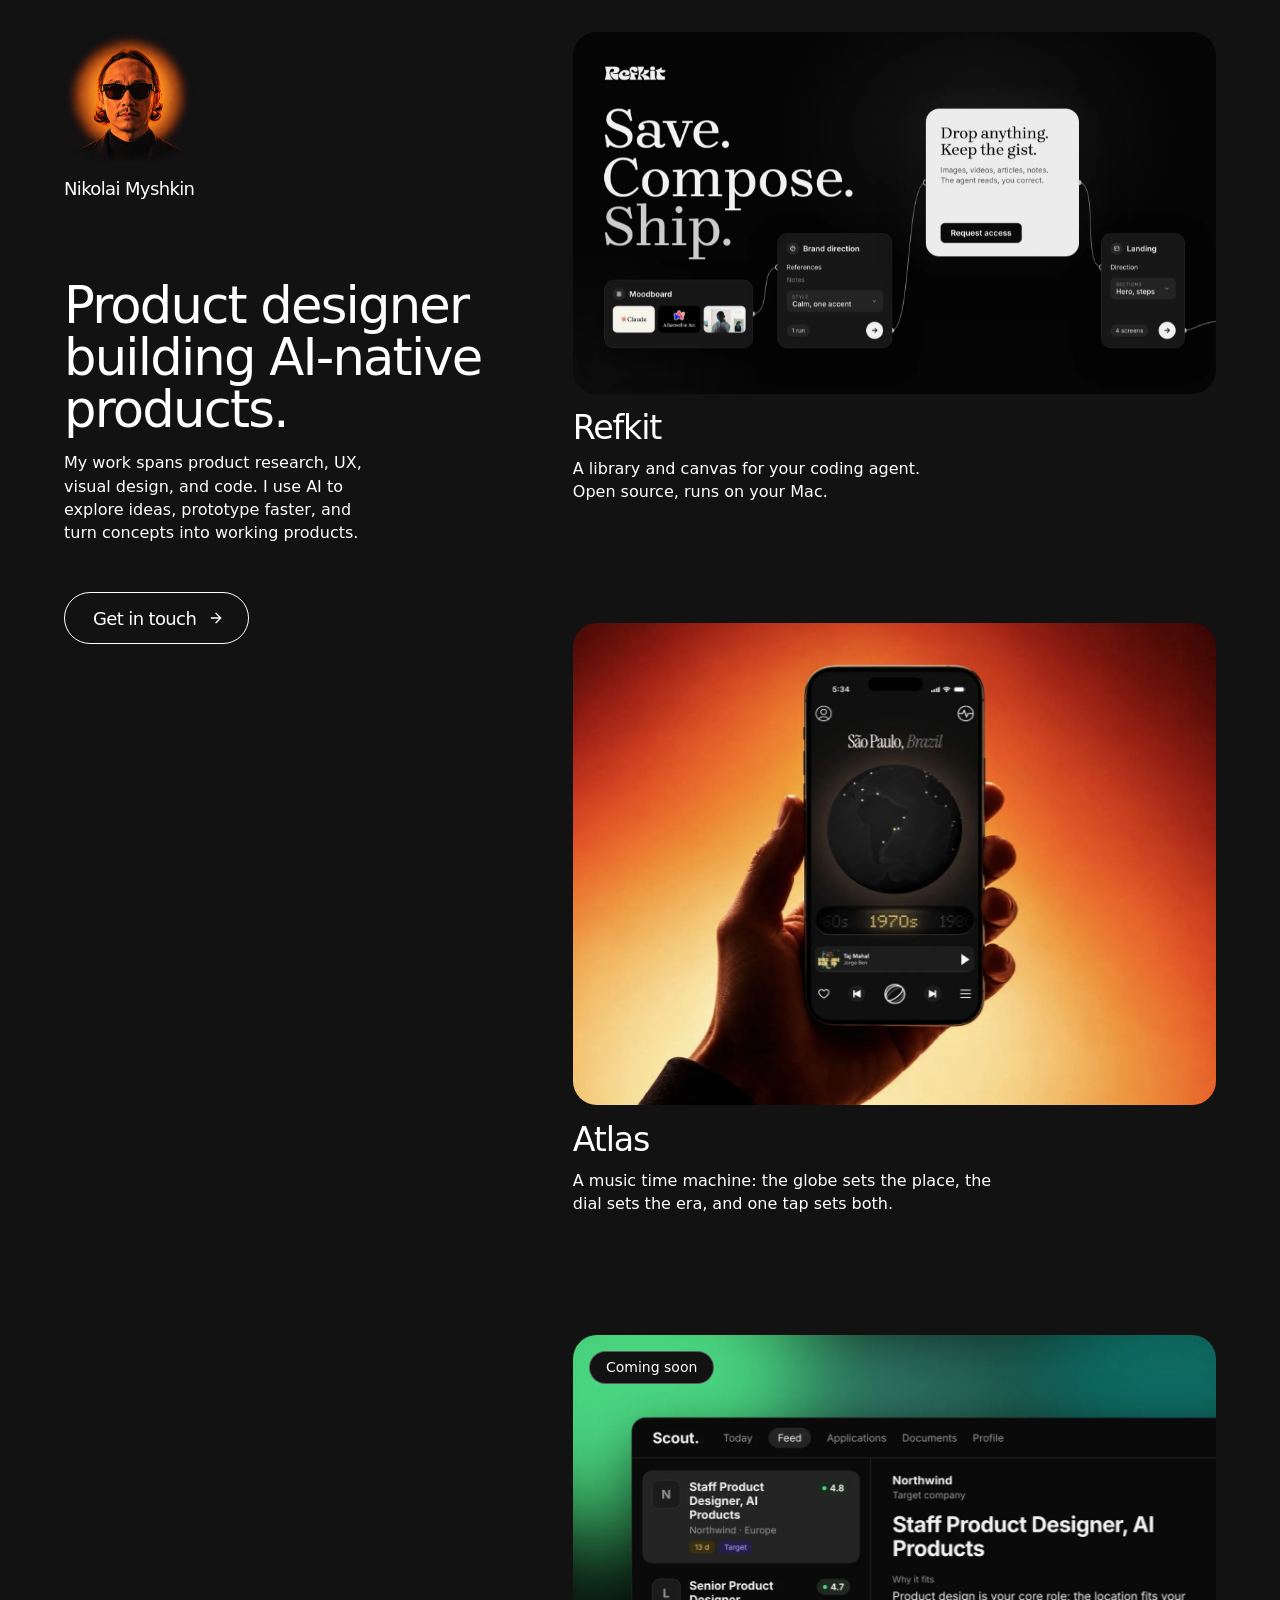
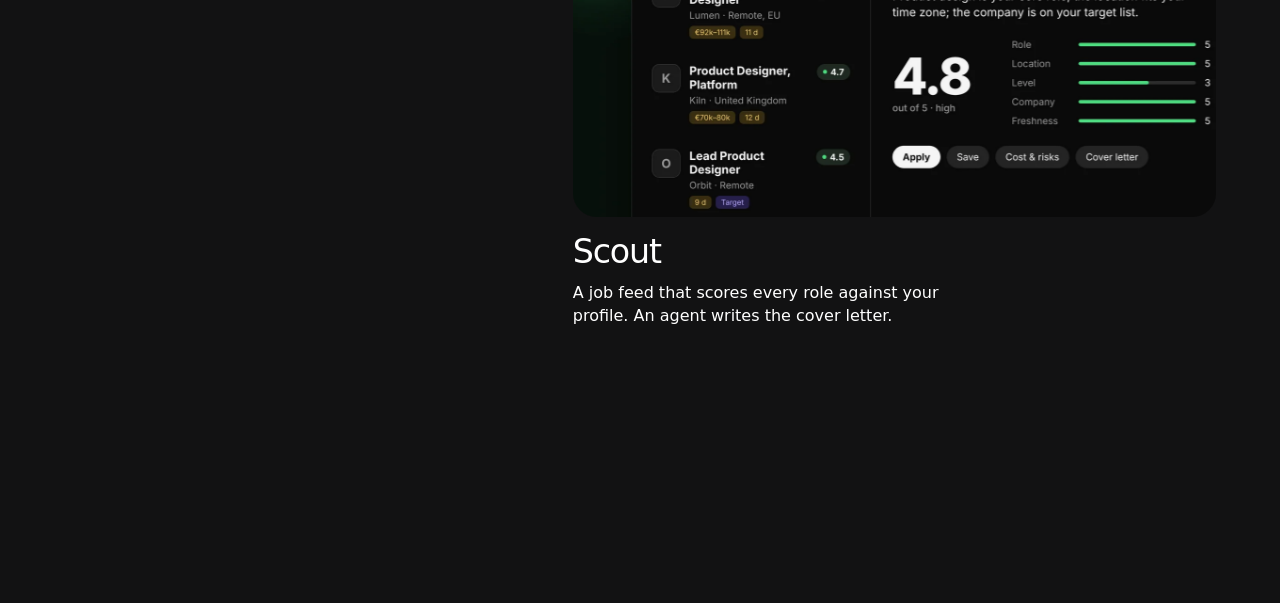
==== commit 475bd70f: "Scout card: mention the cover-letter agent" ====
--- a/index.html
+++ b/index.html
@@ -8,7 +8,7 @@
     <meta property="og:url" content="https://niko-myshkin.github.io/" />
     <meta property="og:title" content="Nikolai Myshkin · Product designer" />
     <meta property="og:description" content="Product designer building AI-native products: research, UX, visual design and code." />
-    <meta property="og:image" content="https://niko-myshkin.github.io/og-image.jpg" />
+    <meta property="og:image" content="https://niko-myshkin.github.io/og-image.jpg?v=2" />
     <meta property="og:image:width" content="1200" />
     <meta property="og:image:height" content="630" />
     <meta property="og:image:alt" content="Nikolai Myshkin with covers of Refkit and Atlas" />
@@ -16,9 +16,9 @@
     <link rel="icon" href="favicon-32.png" type="image/png" sizes="32x32" />
     <link rel="apple-touch-icon" href="apple-touch-icon.png" />
     <title>Nikolai Myshkin | Product designer building AI-native products</title>
-    <link rel="stylesheet" href="design-system.css?v=20261104-13" />
-    <link rel="stylesheet" href="styles.css?v=20261104-13" />
-    <script src="script.js?v=20261104-13" defer></script>
+    <link rel="stylesheet" href="design-system.css?v=20261115-1" />
+    <link rel="stylesheet" href="styles.css?v=20261115-1" />
+    <script src="script.js?v=20261115-1" defer></script>
   </head>
   <body>
     <main class="layout">
@@ -47,7 +47,7 @@
         <div class="project-list">
           <article class="project project--lavender" data-case-url="https://niko-myshkin.github.io/refkit/" data-case-target="_blank">
             <div class="project-art project-art--image project-art--wide" aria-hidden="true">
-              <img class="project-cover" src="case-refkit-cover.webp?v=20261104-13" alt="" width="1920" height="1080" decoding="async" />
+              <img class="project-cover" src="case-refkit-cover.webp?v=20261115-1" alt="" width="1920" height="1080" decoding="async" />
             </div>
             <div class="project-meta"><h2>Refkit</h2><p>A library and canvas for your coding agent. Open&nbsp;source, runs on your Mac.</p></div>
           </article>
@@ -55,6 +55,8 @@
           <article class="project project--lavender" data-case-url="case-atlas.html">
             <div class="project-art project-art--image" aria-hidden="true">
               <img class="project-cover" src="case-1-cover-hand-sao-paulo.webp" alt="" width="1448" height="1086" decoding="async" />
+              <video class="project-cover project-cover-motion" data-src="case-1-cover-motion.mp4" width="1200" height="900" muted loop playsinline preload="none" aria-hidden="true"></video>
+              <div class="project-reel" aria-hidden="true"><span class="project-reel-fill"></span></div>
             </div>
             <div class="project-meta"><h2>Atlas</h2><p>A music time machine: the globe sets the place, the dial sets the era, and one tap sets both.</p></div>
           </article>
@@ -64,7 +66,7 @@
               <img class="project-cover" src="case-scout-cover.webp" alt="" width="1448" height="1086" decoding="async" />
               <span class="project-status">Coming soon</span>
             </div>
-            <div class="project-meta"><h2>Scout</h2><p>A job feed that scores every role against your profile and explains why it fits.</p></div>
+            <div class="project-meta"><h2>Scout</h2><p>A job feed that scores every role against your profile. An agent writes the cover letter.</p></div>
           </article>
         </div>
       </section>
--- a/design-system.css
+++ b/design-system.css
@@ -30,6 +30,9 @@
   /* Rendered phone (.ds-phone): titanium frame, glass edge, black bezel. */
   --color-device-bezel: #030303;
   --color-device-shell: #1b1b1d;
+  /* marks drawn over video (the reel bar on a motion cover): white in both themes */
+  --color-on-media: #fff;
+  --color-on-media-track: color-mix(in srgb, var(--color-on-media) 28%, transparent);
   --gradient-project-ink: linear-gradient(136deg, #13151c 0%, #263660 28%, #5c4d80 56%, #ad7788 78%, #d1ad99 100%);
 
   /* Typography */
@@ -117,6 +120,9 @@
   --case-mechanics-inset: 24px;
   --case-phone-width: min(360px, calc((100svh - 260px) * 0.4618));
   --case-screen-column: var(--case-phone-width);
+  /* Телефон в хиро: от всей высоты окна минус поля страницы сверху и снизу и рамка
+     устройства. Строка Back на десктопе стоит поверх хиро, места не отнимает. */
+  --case-hero-phone-width: min(360px, calc((100svh - 2 * var(--space-8) - 2 * var(--device-bezel)) * 0.4618));
   --case-screen-offset: var(--space-20);
   /* One object (case-atlas.html): одна липкая сцена на первый экран и три жеста. Шаг — сколько
      прокрутки занимает одна поза телефона; зона текста — полоса под телефоном на мобильной. */
@@ -225,6 +231,12 @@
   --project-art-height: 476px;
   --project-tilt-max-angle: 4;
   --project-tilt-perspective: 1100px;
+  /* the reel bar of a motion cover: a hairline that thickens under the pointer, with a
+     finger-tall hit area, inset so it clears the card's corners */
+  --project-reel-bar: 3px;
+  --project-reel-bar-active: 5px;
+  --project-reel-hit: var(--space-6);
+  --project-reel-inset: var(--space-6);
 }
 
 :root[data-theme="dark"], .ds-theme-dark {
--- a/styles.css
+++ b/styles.css
@@ -1,5 +1,5 @@
 .layout { display: grid; grid-template-columns: var(--layout-columns); gap: var(--layout-column-gap); width: 100%; max-width: var(--layout-max-width); min-height: 100vh; margin: 0 auto; padding: 0 var(--layout-page-gutter); }
-.profile { position: sticky; top: 0; display: flex; height: 100vh; flex-direction: column; padding: var(--space-8) 0 var(--space-8); }
+.profile { position: sticky; top: var(--profile-sticky-top, 0px); align-self: start; display: flex; min-height: 100vh; flex-direction: column; padding: var(--space-8) 0 var(--space-8); }
 .profile-top { display: flex; align-items: flex-start; justify-content: space-between; gap: var(--space-6); }
 .profile-identity { position: relative; width: max-content; min-width: 0; padding-top: var(--avatar-height); }
 .monogram { position: relative; display: block; width: var(--avatar-width); height: var(--avatar-height); overflow: hidden; -webkit-mask-image: radial-gradient(ellipse 72% 68% at 50% 42%, #000 36%, #000c 54%, transparent 78%); mask-image: radial-gradient(ellipse 72% 68% at 50% 42%, #000 36%, #000c 54%, transparent 78%); text-decoration: none; }
@@ -15,6 +15,14 @@
 .profile-copy .intro { margin-top: var(--space-4); }
 .contact { margin-top: var(--space-12); }
 .profile-footer { width: 100%; margin-top: auto; padding-top: var(--space-8); }
+/* Low desktop screens (e.g. 1366x768 laptops with browser chrome): tighter gaps keep
+   "Get in touch" on the first screen. If it still does not fit, script.js sets
+   --profile-sticky-top so the column scrolls until its bottom is visible, then sticks. */
+@media (min-width: 781px) and (max-height: 720px) {
+  .profile { padding-block: var(--space-6); }
+  .profile-copy { margin-top: var(--space-8); }
+  .contact { margin-top: var(--space-6); }
+}
 .profile-footer-links { display: grid; width: 100%; grid-template-columns: repeat(6, max-content); justify-content: space-between; }
 
 .work { min-width: 0; padding: var(--space-8) 0 var(--feed-end-space, var(--space-8)); } /* --feed-end-space: script.js, just enough for the last card to settle at the top */
@@ -25,6 +33,17 @@
 .project-art--wide { aspect-ratio: 16 / 9; }
 .project[data-case-url] .project-art { cursor: pointer; }
 .project-cover { width: 100%; height: 100%; object-fit: cover; object-position: 50% 0; }
+/* A motion cover (Atlas): the reel over the photo, faded in while the pointer is on the card. */
+.project-cover-motion { position: absolute; inset: 0; opacity: 0; pointer-events: none; transition: opacity var(--duration-slow) var(--ease-standard); }
+.project-art.is-playing .project-cover-motion { opacity: 1; }
+/* Its reel bar: shows where the loop is, and drags to scrub (the bar's own area does not open the case). */
+.project-reel { position: absolute; right: var(--project-reel-inset); bottom: 0; left: var(--project-reel-inset); display: flex; height: var(--project-reel-hit); align-items: center; cursor: pointer; opacity: 0; pointer-events: none; transition: opacity var(--duration-slow) var(--ease-standard); }
+.project-art.is-playing .project-reel { opacity: 1; pointer-events: auto; }
+.project-reel::before, .project-reel-fill { height: var(--project-reel-bar); border-radius: var(--radius-pill); transition: height var(--duration-normal) var(--ease-standard); }
+.project-reel::before { position: absolute; right: 0; left: 0; background: var(--color-on-media-track); content: ""; }
+.project-reel-fill { position: relative; width: calc(var(--reel-progress, 0) * 100%); min-width: var(--project-reel-bar); background: var(--color-on-media); }   /* width, not scaleX: a scale flattens the round end */
+.project-reel:hover::before, .project-reel:hover .project-reel-fill, .project-reel.is-scrubbing::before, .project-reel.is-scrubbing .project-reel-fill { height: var(--project-reel-bar-active); }
+@media (prefers-reduced-motion: reduce) { .project-cover-motion, .project-reel { display: none; } }
 @media (hover: hover) and (pointer: fine) and (prefers-reduced-motion: no-preference) {
   .project-art--image { transform: perspective(var(--project-tilt-perspective)) rotateX(var(--project-tilt-x, 0deg)) rotateY(var(--project-tilt-y, 0deg)); }
 }
@@ -111,6 +130,13 @@
    220px — топбар, его отступ и поля страницы. svh, потому что на телефоне
    адресная строка съедает часть vh. */
 .case-hero-media .ds-embed { max-width: var(--case-phone-width); margin-inline: auto; }
+/* Десктоп: строка Back не отнимает высоту у хиро, телефон растёт на весь экран.
+   Поля у текста симметричные: центровка сохраняется, а до Back всегда есть зазор. */
+@media (min-width: 781px) {
+  .case-hero { --case-phone-width: var(--case-hero-phone-width); }
+  .case-detail-topbar:has(+ .case-hero) { position: absolute; }
+  .case-hero-copy { padding-block: var(--space-16); }
+}
 
 .case-hero-brand { color: var(--color-brand-atlas); }
 
